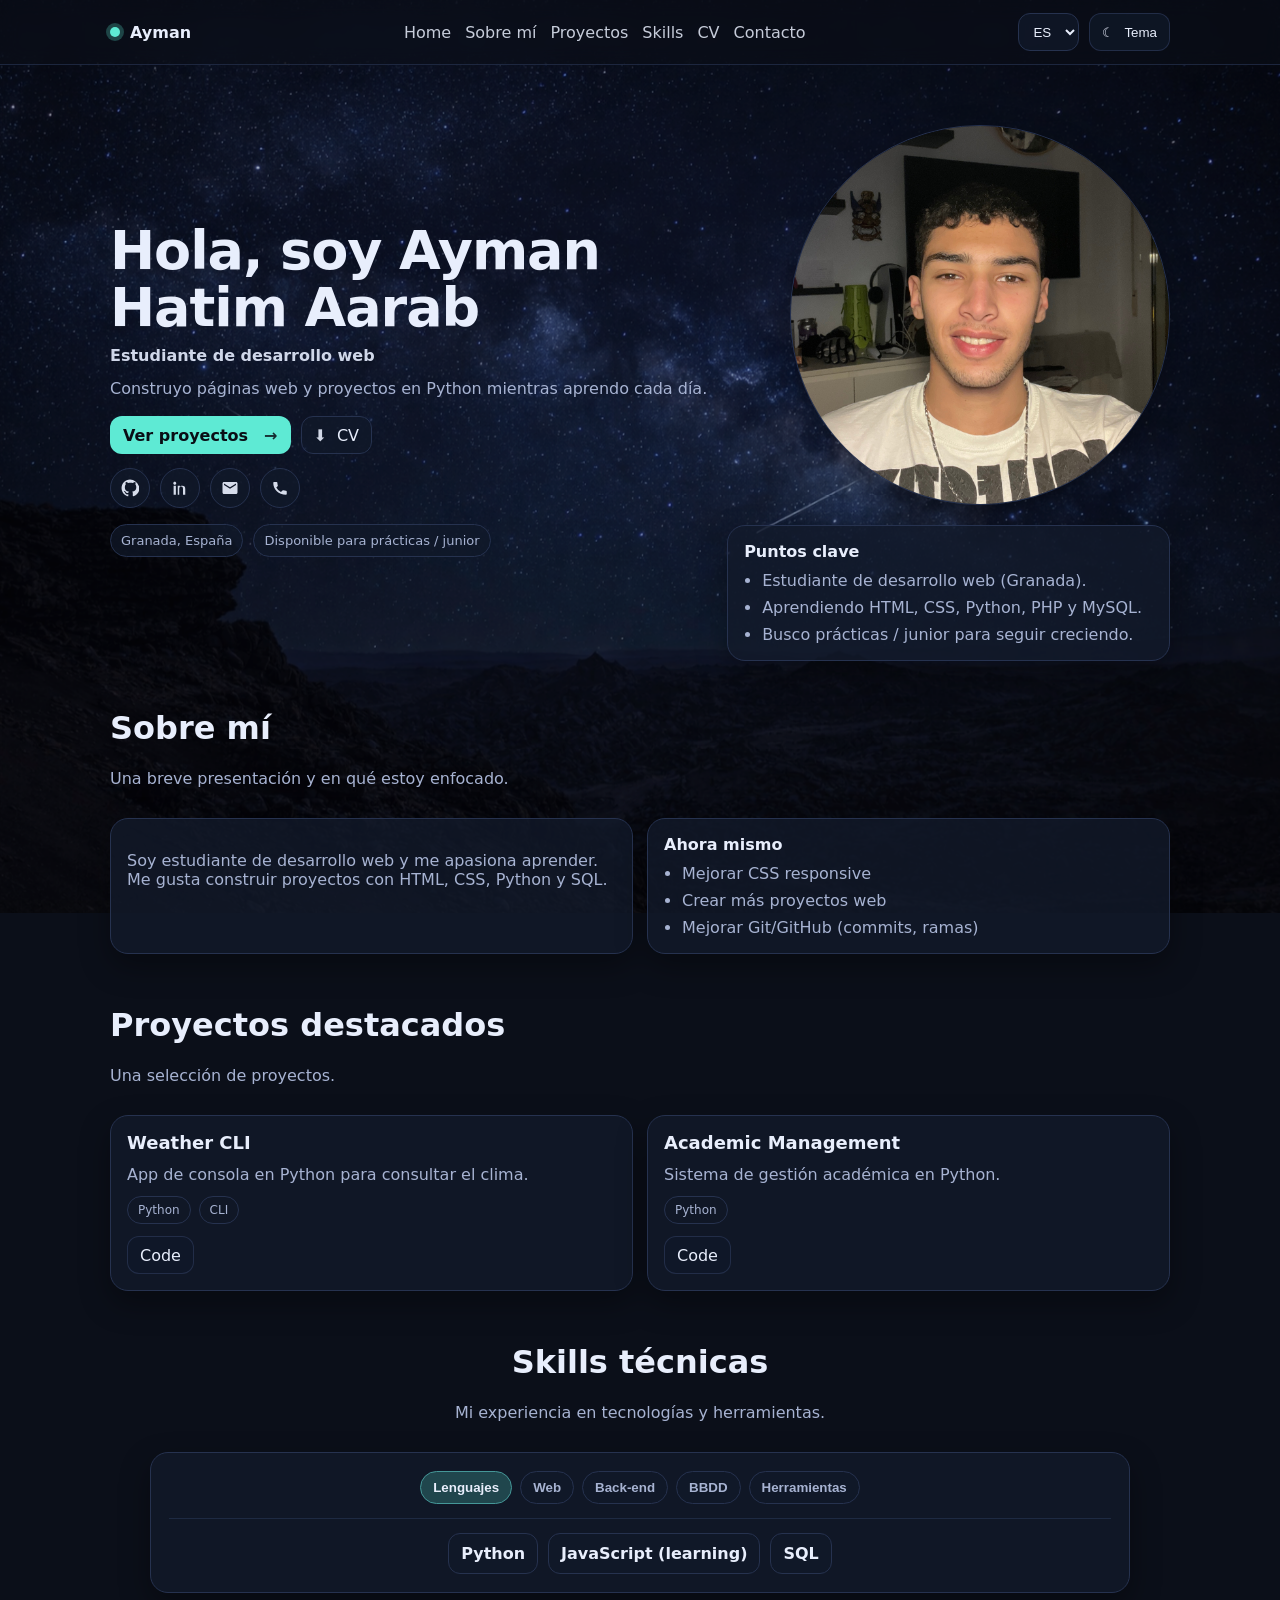
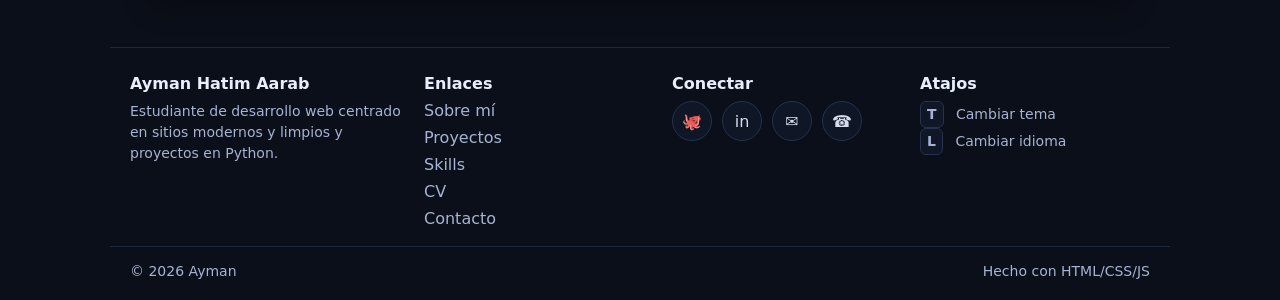
==== index.html @ 02c40b5a "Add files via upload" ====
<!doctype html>
<html lang="es" data-theme="dark">
<head>
  <meta charset="utf-8" />
  <meta name="viewport" content="width=device-width, initial-scale=1" />
  <link rel="icon" href="assets/img/meico.ico" type="image/ico">
  <title>MAHA</title>
  <meta name="description" content="Portfolio de Ayman: proyectos, habilidades y contacto." />
  <link rel="stylesheet" href="css/style.css" />
</head>

<body id="top">
  <header class="header">
    <div class="container header__inner">
      <a class="brand" href="index.html" aria-label="Home">
        <span class="dot"></span>
        <span class="brand__text" data-i18n="brand.name">Ayman</span>
      </a>

      <!-- Desktop nav -->
      <nav class="nav" aria-label="Primary">
        <a href="#home" data-i18n="nav.home">Home</a>
        <a href="#about" data-i18n="nav.about">About</a>
        <a href="#projects" data-i18n="nav.projects">Projects</a>
        <a href="#skills" data-i18n="nav.skills">Skills</a>
        <a href="cv.html" data-i18n="nav.resume">Resume</a>
        <a href="contact.html" data-i18n="nav.contact">Contact</a>
      </nav>

      <div class="controls">
        <select id="langSelect" class="select" aria-label="Language">
          <option value="es">ES</option>
          <option value="en">EN</option>
          <option value="fr">FR</option>
        </select>

        <button id="themeToggle" class="btn btn--ghost" type="button" aria-label="Toggle theme">
          <span class="icon" aria-hidden="true">☾</span>
          <span class="hide-sm" data-i18n="ui.theme">Theme</span>
        </button>

        <!-- Mobile menu button (only on small screens) -->
        <button id="menuToggle" class="btn btn--ghost menu" type="button" aria-label="Toggle menu">☰</button>
      </div>
    </div>

    <!-- Mobile drawer -->
    <div id="navBackdrop" class="backdrop" hidden></div>
    <aside id="mobileNav" class="mobile-nav" hidden aria-label="Mobile navigation">
      <div class="mobile-nav__top">
        <span class="mobile-nav__title" data-i18n="nav.menu">Menu</span>
        <button id="menuClose" class="btn btn--ghost" type="button" aria-label="Close menu">✕</button>
      </div>
      <a href="#home" data-i18n="nav.home">Home</a>
      <a href="#about" data-i18n="nav.about">About</a>
      <a href="#projects" data-i18n="nav.projects">Projects</a>
      <a href="#skills" data-i18n="nav.skills">Skills</a>
      <a href="cv.html" data-i18n="nav.resume">Resume</a>
      <a href="contact.html" data-i18n="nav.contact">Contact</a>
    </aside>
  </header>

  <main class="container">
    <!-- HERO -->
    <section class="hero" id="home">
      <div class="hero__text">
        <h1 class="title" data-i18n="hero.title">Hi, I’m Ayman Hatim Aarab</h1>

        <p class="subline">
          <span class="role" data-i18n="hero.role">Web Development Student</span>
        </p>

        <p class="lead" data-i18n="hero.lead">
          I build clean web pages and Python projects while learning every day.
        </p>

        <div class="cta">
          <a class="btn btn--primary" href="#projects">
            <span data-i18n="hero.ctaWork">View My Work</span>
            <span class="arrow" aria-hidden="true">→</span>
          </a>
          <a class="btn" id="btnResume">
            <span class="ic" aria-hidden="true">⬇</span>
            <span data-i18n="hero.ctaResume">Resume</span>
          </a>
        </div>

        <!-- Social icons row (GitHub, LinkedIn, Mail, Phone) -->
        <div class="social">
          <a class="iconbtn" id="btnGithub" target="_blank" rel="noreferrer" aria-label="GitHub">
            <span class="iconbtn__ic" aria-hidden="true">
              <!-- GitHub icon -->
              <svg viewBox="0 0 24 24" width="18" height="18" fill="currentColor">
                <path d="M12 .5C5.73.5.75 5.6.75 12c0 5.18 3.44 9.57 8.2 11.12.6.12.82-.27.82-.6 0-.3-.01-1.1-.02-2.16-3.34.75-4.04-1.65-4.04-1.65-.55-1.43-1.35-1.81-1.35-1.81-1.1-.78.08-.77.08-.77 1.22.09 1.86 1.29 1.86 1.29 1.08 1.9 2.83 1.35 3.52 1.03.11-.8.42-1.35.76-1.66-2.66-.31-5.46-1.36-5.46-6.07 0-1.34.46-2.44 1.22-3.3-.12-.31-.53-1.57.12-3.26 0 0 1-.33 3.3 1.26.96-.27 1.98-.41 3-.42 1.02.01 2.04.15 3 .42 2.3-1.59 3.3-1.26 3.3-1.26.65 1.69.24 2.95.12 3.26.76.86 1.22 1.96 1.22 3.3 0 4.72-2.8 5.76-5.47 6.07.43.38.81 1.14.81 2.29 0 1.65-.02 2.98-.02 3.39 0 .33.22.73.83.6 4.75-1.55 8.19-5.94 8.19-11.12C23.25 5.6 18.27.5 12 .5Z"/>
              </svg>
            </span>
          </a>

          <a class="iconbtn" id="btnLinkedin" target="_blank" rel="noreferrer" aria-label="LinkedIn">
            <span class="iconbtn__ic" aria-hidden="true">
              <!-- LinkedIn icon -->
              <svg viewBox="0 0 24 24" width="18" height="18" fill="currentColor">
                <path d="M4.98 3.5C3.88 3.5 3 4.4 3 5.5S3.88 7.5 4.98 7.5 7 6.6 7 5.5 6.08 3.5 4.98 3.5ZM3.5 21h3V9h-3v12ZM9 9h2.88v1.64h.04c.4-.76 1.38-1.56 2.84-1.56C17.86 9 19 10.36 19 13.2V21h-3v-7c0-1.68-.03-3.84-2.34-3.84-2.34 0-2.7 1.83-2.7 3.72V21H9V9Z"/>
              </svg>
            </span>
          </a>

          <a class="iconbtn" id="btnEmail" aria-label="Email">
            <span class="iconbtn__ic" aria-hidden="true">
              <!-- Mail icon -->
              <svg viewBox="0 0 24 24" width="18" height="18" fill="currentColor">
                <path d="M20 4H4c-1.1 0-2 .9-2 2v12c0 1.1.9 2 2 2h16c1.1 0 2-.9 2-2V6c0-1.1-.9-2-2-2Zm0 4-8 5L4 8V6l8 5 8-5v2Z"/>
              </svg>
            </span>
          </a>

          <a class="iconbtn" id="btnPhone" aria-label="Phone">
            <span class="iconbtn__ic" aria-hidden="true">
              <!-- Phone icon -->
              <svg viewBox="0 0 24 24" width="18" height="18" fill="currentColor">
                <path d="M6.62 10.79a15.05 15.05 0 0 0 6.59 6.59l2.2-2.2c.27-.27.67-.36 1.02-.24 1.12.37 2.33.57 3.57.57.55 0 1 .45 1 1V20c0 .55-.45 1-1 1C10.07 21 3 13.93 3 5c0-.55.45-1 1-1h3.5c.55 0 1 .45 1 1 0 1.25.2 2.45.57 3.57.11.35.03.74-.25 1.02l-2.2 2.2Z"/>
              </svg>
            </span>
          </a>
        </div>

        <div class="meta">
          <span class="pill" data-i18n="hero.location">Granada, Spain</span>
          <span class="pill" data-i18n="hero.status">Open to internships / junior roles</span>
        </div>
      </div>

      <div class="hero__side">
        <div class="hero__photo" aria-label="Profile photo">
          <img src="assets/img/me.jpg" alt="Photo of Ayman" />
        </div>

        <div class="card">
          <h2 class="card__title" data-i18n="hero.highlightsTitle">Highlights</h2>
          <ul class="bullets" id="highlightsList"></ul>
        </div>
      </div>
    </section>

    <!-- ABOUT -->
    <section class="section" id="about">
      <div class="section__head">
        <h2 data-i18n="about.title">About</h2>
        <p class="muted" data-i18n="about.subtitle">A quick intro and what I’m focused on.</p>
      </div>

      <div class="grid-2">
        <div class="card">
          <p class="muted" data-i18n="about.body">
            I’m a web development student passionate about learning. I enjoy building projects with HTML, CSS, Python and SQL.
          </p>
        </div>

        <div class="card">
          <h3 class="h3" data-i18n="about.nowTitle">Right now</h3>
          <ul class="bullets" id="nowList"></ul>
        </div>
      </div>
    </section>

    <!-- PROJECTS -->
    <section class="section" id="projects">
      <div class="section__head">
        <h2 data-i18n="projects.title">Featured Projects</h2>
        <p class="muted" data-i18n="projects.subtitle">A few projects I’m proud of.</p>
      </div>
      <div class="projects" id="projectsGrid"></div>
    </section>

    <!-- SKILLS (tabs + chips like example) -->
    <section class="section" id="skills">
      <div class="section__head section__head--center">
        <h2 data-i18n="skills.title">Technical Skills</h2>
        <p class="muted" data-i18n="skills.subtitle">My expertise across various technologies and tools.</p>
      </div>

      <div class="tabs card tabs-card">
        <div class="tabs__bar" id="skillsTabs"></div>
        <div class="tabs__panel" id="skillsChips"></div>
      </div>
    </section>

    <!-- FOOTER like example -->
    <footer class="footer2">
      <div class="container footer2__grid">
        <div class="footer2__col">
          <div class="footer2__brand" data-i18n="brand.fullname">Ayman Hatim Aarab</div>
          <div class="footer2__muted" data-i18n="footer.bio">
            Web development student focused on modern, clean websites and Python projects.
          </div>
        </div>

        <div class="footer2__col">
          <div class="footer2__title" data-i18n="footer.quick">Quick Links</div>
          <div class="footer2__links">
            <a href="#about" data-i18n="nav.about">About</a>
            <a href="#projects" data-i18n="nav.projects">Projects</a>
            <a href="#skills" data-i18n="nav.skills">Skills</a>
            <a href="cv.html" data-i18n="nav.resume">Resume</a>
            <a href="contact.html" data-i18n="nav.contact">Contact</a>
          </div>
        </div>

        <div class="footer2__col">
          <div class="footer2__title" data-i18n="footer.connect">Connect</div>
          <div class="footer2__icons">
            <a class="iconbtn" id="footerGithub" target="_blank" rel="noreferrer" aria-label="GitHub">
              <span class="iconbtn__ic" aria-hidden="true">🐙</span>
            </a>
            <a class="iconbtn" id="footerLinkedin" target="_blank" rel="noreferrer" aria-label="LinkedIn">
              <span class="iconbtn__ic" aria-hidden="true">in</span>
            </a>
            <a class="iconbtn" id="footerEmail" aria-label="Email">
              <span class="iconbtn__ic" aria-hidden="true">✉</span>
            </a>
            <a class="iconbtn" id="footerPhone" aria-label="Phone">
              <span class="iconbtn__ic" aria-hidden="true">☎</span>
            </a>
          </div>
        </div>

        <div class="footer2__col">
          <div class="footer2__title" data-i18n="footer.shortcuts">Shortcuts</div>
          <div class="footer2__muted">
            <div><span class="kbd">T</span> <span data-i18n="footer.shortTheme">Toggle theme</span></div>
            <div><span class="kbd">L</span> <span data-i18n="footer.shortLang">Change language</span></div>
          </div>
        </div>
      </div>

      <div class="container footer2__bottom">
        <span class="footer2__muted">© <span id="year"></span> <span data-i18n="brand.name">Ayman</span></span>
        <span class="footer2__muted" data-i18n="footer.built">Built with HTML/CSS/JS</span>
      </div>
    </footer>

    <!-- Scroll to top -->
    <button id="toTop" class="totop" type="button" aria-label="Back to top">↑</button>
  </main>

  <script src="js/content.js"></script>
  <script src="js/app.js"></script>
</body>
</html>
---- css/style.css ----
:root{
  --bg:#0b0f19;
  --surface: rgba(18,26,43,.78);
  --border:#26324f;
  --text:#e8eefc;
  --muted:#a7b3d2;
  --accent:#5eead4;
  --shadow:0 12px 30px rgba(0,0,0,.35);
  --radius:18px;

  /* background images */
  --bg-image: url("../assets/bg/night.png");
  --bg-overlay: rgba(5, 8, 16, .20);

  /* Text readability over background */
  --text-on-bg: rgba(255,255,255,.95);
  --muted-on-bg: rgba(255,255,255,.82);
  --text-shadow-on-bg: 0 3px 14px rgba(0,0,0,.45);
}

html[data-theme="light"]{
  --bg:#f7f9ff;
  --surface: rgba(255,255,255,.88);
  --border:#d7deef;

  /* ✅ texto oscuro para fondo de día */
  --text:#2a354e;
  --muted:#344158;


  --accent:#0ea5e9;
  --shadow:0 12px 30px rgba(20,28,50,.12);

  --bg-image: url("../assets/bg/day.png");

  /* ✅ overlay casi nada (para no lavar la foto) */
  --bg-overlay: rgba(255,255,255,.05);

  /* ✅ estos ya NO los necesitamos en light */
  --text-on-bg: var(--text);
  --muted-on-bg: var(--muted);
  --text-shadow-on-bg: none;
}
*{box-sizing:border-box}
html{scroll-behavior:smooth}
body{
  margin:0;
  font-family:system-ui,-apple-system,Segoe UI,Roboto,Arial;
  color:var(--text);
  background: var(--bg);
}

/* Background image + overlay layer */
body::before{
  content:"";
  position:fixed;
  inset:0;
  z-index:-2;
  background-image: var(--bg-image);
  background-size: cover;
  background-position: center;
  background-repeat: no-repeat;
  transform: scale(1.03);
  filter: saturate(1.05);
}
body::after{
  content:"";
  position:fixed;
  inset:0;
  z-index:-1;
  background:
    var(--bg-overlay);
}

a{color:inherit;text-decoration:none}
.container{max-width:1100px;margin:0 auto;padding:0 20px}

/* HEADER */
.header{
  position:sticky; top:0; z-index:50;
  backdrop-filter: blur(10px);
  background: color-mix(in srgb, var(--bg) 55%, transparent);
  border-bottom:1px solid color-mix(in srgb, var(--border) 70%, transparent);
  transition: transform 220ms ease;
}
.header.is-hidden{ transform: translateY(-110%); }

.header__inner{height:64px;display:flex;align-items:center;justify-content:space-between;gap:14px}

.brand{display:flex;align-items:center;gap:10px;font-weight:900}
.dot{width:10px;height:10px;border-radius:999px;background:var(--accent);box-shadow:0 0 0 4px color-mix(in srgb, var(--accent) 25%, transparent)}
.nav{display:none;gap:14px;flex-wrap:wrap}
.nav a{opacity:.85}
.nav a:hover{opacity:1}

.controls{display:flex;gap:10px;align-items:center}
.select{
  height:38px;padding:0 10px;border-radius:12px;
  border:1px solid var(--border);
  background: color-mix(in srgb, var(--surface) 92%, transparent);
  color:var(--text);
}
.btn{
  display:inline-flex;align-items:center;gap:10px;
  height:38px;padding:0 12px;border-radius:12px;
  border:1px solid var(--border);
  background: color-mix(in srgb, var(--surface) 92%, transparent);
  cursor:pointer;
}
.btn:hover{transform: translateY(-1px)}
.btn--primary{
  border-color:transparent;background:var(--accent);
  color: color-mix(in srgb, var(--bg) 85%, #000);
  font-weight:900;
}
.btn--ghost{background:transparent}
.menu{display:inline-flex}
.hide-sm{display:none}

.arrow{margin-left:6px;opacity:.85}
.ic{opacity:.9}

/* MOBILE DRAWER */
.backdrop{
  position:fixed; inset:0;
  background: rgba(0,0,0,.45);
  z-index:60;
}
.mobile-nav{
  position:fixed;
  top:0; right:0;
  width:min(78vw, 340px);
  height:100vh;
  padding:14px;
  background: color-mix(in srgb, var(--bg) 70%, transparent);
  border-left:1px solid var(--border);
  backdrop-filter: blur(12px);
  box-shadow: var(--shadow);
  z-index:70;
  display:flex;
  flex-direction:column;
  gap:10px;
  transform: translateX(110%);
  transition: transform 220ms ease;
}
/* ===== Desktop: completely disable mobile nav ===== */
@media (min-width: 880px){
  .mobile-nav,
  .backdrop{
    display: none !important;
  }
}

.mobile-nav.is-open{ transform: translateX(0); }

.mobile-nav__top{
  display:flex;
  align-items:center;
  justify-content:space-between;
  gap:10px;
  padding-bottom:10px;
  border-bottom:1px solid color-mix(in srgb, var(--border) 70%, transparent);
  margin-bottom:6px;
}
.mobile-nav__title{ font-weight:900; }
.mobile-nav a{
  padding:12px 12px;
  border-radius:14px;
  border:1px solid var(--border);
  background: color-mix(in srgb, var(--surface) 92%, transparent);
}

/* CARDS */
.card{
  background:var(--surface);
  border:1px solid var(--border);
  border-radius:var(--radius);
  padding:16px;
  box-shadow:var(--shadow);
}
.muted{color:var(--muted)}

/* HERO */
.hero{padding:54px 0 22px;display:grid;gap:18px}
.title{margin:0;font-size:54px;line-height:1.05;letter-spacing:-0.02em}
.subline{margin:10px 0 0;color:color-mix(in srgb, var(--text) 80%, var(--muted))}
.role{font-weight:800;opacity:.95}
.lead{margin:14px 0 0;color:var(--muted);max-width:65ch}
.cta{margin-top:18px;display:flex;flex-wrap:wrap;gap:10px}

.social{margin-top:14px;display:flex;gap:10px;flex-wrap:wrap}
.iconbtn{
  width:40px;height:40px;
  display:inline-flex;align-items:center;justify-content:center;
  border-radius:999px;
  border:1px solid var(--border);
  background: color-mix(in srgb, var(--surface) 92%, transparent);
}
.iconbtn:hover{transform:translateY(-1px)}
.iconbtn__ic{display:flex;align-items:center;justify-content:center;opacity:.92}

.meta{margin-top:16px;display:flex;flex-wrap:wrap;gap:10px}
.pill{
  display:inline-flex;padding:8px 10px;border-radius:999px;
  border:1px solid var(--border);
  background: color-mix(in srgb, var(--surface) 92%, transparent);
  color:var(--muted);font-size:13px;
}

.hero__side{display:grid; gap:14px}
.hero__photo{display:flex; justify-content:flex-start; align-items:center; padding: 6px 0;}

.hero__photo img{
  width: 260px;
  height: 260px;
  border-radius: 999px;
  object-fit: cover;
  border: 1px solid var(--border);
  box-shadow: var(--shadow);
}

@media (min-width: 880px){
  .hero__photo img{
    width: 380px;
    height: 380px;
  }
}

.card__title{margin:0 0 10px;font-size:16px}
.bullets{margin:0;padding-left:18px;color:var(--muted);display:grid;gap:8px}

/* SECTIONS */
.section{padding:26px 0}
.section__head{display:flex;flex-direction:column;gap:6px;margin-bottom:14px}
.section__head h2{margin:0;font-size:32px}
.section__head--center{align-items:center;text-align:center}

.grid-2{display:grid;gap:14px}
.h3{margin:0 0 10px;font-size:16px}

/* PROJECTS */
.projects{display:grid;gap:14px}
.project{
  display:grid;gap:12px;
  padding:16px;border-radius:var(--radius);
  border:1px solid var(--border);
  background:var(--surface);
  box-shadow:var(--shadow);
}
.project__title{margin:0;font-size:18px;font-weight:900}
.project__desc{margin:0;color:var(--muted)}
.chips{display:flex;flex-wrap:wrap;gap:8px}
.chip{
  font-size:12px;padding:6px 10px;border-radius:999px;
  border:1px solid var(--border);color:var(--muted)
}
.project__links{display:flex;flex-wrap:wrap;gap:10px}

/* SKILLS tabs */
.tabs-card{padding:18px}
.tabs{
  max-width: 980px;
  margin: 0 auto;
}
.tabs__bar{
  display:flex;
  gap:8px;
  flex-wrap:wrap;
  justify-content:center;
  padding-bottom:14px;
  border-bottom:1px solid color-mix(in srgb, var(--border) 70%, transparent);
  margin-bottom:14px;
}
.tab{
  padding:8px 12px;
  border-radius:999px;
  border:1px solid var(--border);
  background: color-mix(in srgb, var(--surface) 92%, transparent);
  color:var(--muted);
  font-weight:700;
  cursor:pointer;
}
.tab.is-active{
  background: color-mix(in srgb, var(--accent) 22%, transparent);
  border-color: color-mix(in srgb, var(--accent) 55%, var(--border));
  color: var(--text);
}
.tabs__panel{
  display:flex;
  flex-wrap:wrap;
  gap:10px;
  justify-content:center;
}
.skillchip{
  display:inline-flex;
  align-items:center;
  gap:8px;
  padding:10px 12px;
  border-radius:12px;
  border:1px solid var(--border);
  background: color-mix(in srgb, var(--surface) 92%, transparent);
  font-weight:800;
}

/* FOOTER like example */
.footer2{
  margin-top:28px;
  border-top:1px solid color-mix(in srgb, var(--border) 70%, transparent);
  padding:26px 0 18px;
}
.footer2--compact{padding-top:18px}
.footer2__grid{
  display:grid;
  gap:18px;
}
.footer2__brand{font-weight:900;font-size:16px;margin-bottom:8px}
.footer2__title{font-weight:900;margin-bottom:8px}
.footer2__muted{color:var(--muted);font-size:14px;line-height:1.5}
.footer2__links{display:grid;gap:8px}
.footer2__links a{color:var(--muted)}
.footer2__links a:hover{color:var(--text)}
.footer2__icons{display:flex;gap:10px;flex-wrap:wrap}
.footer2__bottom{
  margin-top:18px;
  padding-top:14px;
  border-top:1px solid color-mix(in srgb, var(--border) 70%, transparent);
  display:flex;justify-content:space-between;gap:12px;flex-wrap:wrap;
}
.kbd{
  display:inline-flex;
  align-items:center;
  justify-content:center;
  min-width:22px;
  padding:2px 6px;
  border-radius:6px;
  border:1px solid var(--border);
  background: color-mix(in srgb, var(--surface) 92%, transparent);
  font-weight:900;
  margin-right:8px;
}

/* Scroll-to-top */
.totop{
  position:fixed;
  right:18px;
  bottom:18px;
  width:44px;height:44px;
  border-radius:999px;
  border:1px solid var(--border);
  background: color-mix(in srgb, var(--surface) 92%, transparent);
  color:var(--text);
  box-shadow: var(--shadow);
  cursor:pointer;
  opacity:0;
  pointer-events:none;
  transition: opacity 160ms ease, transform 160ms ease;
  transform: translateY(8px);
  z-index:80;
}
.totop.is-visible{
  opacity:1;
  pointer-events:auto;
  transform: translateY(0);
}

/* CONTACT PAGE */
.contactpage{padding:26px 0 40px}
.contactpage__head{padding:18px 0 10px}
.centerTitle{text-align:center}
.centerMuted{text-align:center;max-width:70ch;margin:10px auto 0}
.contactgrid{display:grid;gap:14px;margin-top:18px}
.form{display:grid;gap:12px;margin-top:12px}
.label{display:grid;gap:6px;color:var(--muted);font-weight:700}
.input,.textarea{
  width:100%;
  padding:12px 12px;
  border-radius:12px;
  border:1px solid var(--border);
  background: color-mix(in srgb, var(--surface) 92%, transparent);
  color:var(--text);
  outline:none;
}
.input:focus,.textarea:focus{border-color: color-mix(in srgb, var(--accent) 60%, var(--border))}
.btn--wide{width:100%;justify-content:center}

.connectlist{display:grid;gap:12px;margin-top:12px}
.connectitem{
  display:flex;
  gap:12px;
  padding:14px;
  border-radius:14px;
  border:1px solid var(--border);
  background: color-mix(in srgb, var(--surface) 92%, transparent);
}
.connectitem:hover{transform:translateY(-1px)}
.connectitem__ic{
  width:38px;height:38px;border-radius:12px;
  display:flex;align-items:center;justify-content:center;
  border:1px solid var(--border);
  background: color-mix(in srgb, var(--surface) 92%, transparent);
  font-weight:900;
}
.connectitem__title{font-weight:900}
.connectitem__muted{color:var(--muted);font-size:13px;margin-top:4px}

/* CV PAGE */
.cv-wrap{padding:26px 0 40px}
.cv-top{display:flex;justify-content:center;margin-bottom:14px}
.cv-frame{padding:0;overflow:hidden}
.cv-iframe{width:100%;height:min(78vh, 900px);border:0}

/* RESPONSIVE */
@media (min-width: 880px){
  .nav{display:flex}
  .menu{display:none}
  .hide-sm{display:inline}
  .hero{grid-template-columns: 1.15fr .85fr; align-items:center}
  .grid-2{grid-template-columns: 1fr 1fr}
  .projects{grid-template-columns: 1fr 1fr}
  .hero__photo{justify-content:flex-end}
  .contactgrid{grid-template-columns: 1fr 1fr}
  .footer2__grid{grid-template-columns: 1.2fr 1fr 1fr 1fr}
}


html[data-theme="light"] .title,
html[data-theme="light"] .lead,
html[data-theme="light"] .subline,
html[data-theme="light"] .muted,
html[data-theme="light"] .nav a{
  text-shadow: none !important;
  -webkit-text-stroke: 0 !important;
}


html[data-theme="light"] .nav a,
html[data-theme="light"] .brand__text{
  color: var(--text);
  opacity: .9;
}
html[data-theme="light"] .nav a:hover{ opacity: 1; }

html[data-theme="light"] .muted{
  color: var(--muted);
}

/* ===== Footer redondeado SOLO en modo claro ===== */
html[data-theme="light"] .footer2{
  background: rgba(255,255,255,.72);
  backdrop-filter: blur(10px);
  -webkit-backdrop-filter: blur(10px);

  /* 🔥 AQUÍ lo hacemos redondeado */
  border-radius: 28px 28px 0 0;

  border-top: 1px solid rgba(15,23,42,.10);
  margin-top: 40px;
  padding-top: 32px;
}

html[data-theme="light"] .footer2::before{
  background: none !important;
}

html[data-theme="light"] .footer2,
html[data-theme="light"] .footer2 a{
  color: #0b1324;
  text-shadow: none;
}

html[data-theme="light"] .footer2__muted{
  color: #2f3a52;
}

/* iconos del footer en modo claro */
html[data-theme="light"] .footer2 .iconbtn{
  background: rgba(11,19,36,.06);
  border-color: rgba(11,19,36,.14);
  border-radius: 14px;
}
html[data-theme="light"] .footer2 .iconbtn:hover{
  background: rgba(11,19,36,.10);
}

/* Ghost buttons like Contact (ONLY dark) */
html[data-theme="dark"] .btn--ghost{
  background: color-mix(in srgb, var(--surface) 92%, transparent);
  border-color: color-mix(in srgb, var(--border) 85%, transparent);
  color: var(--text);
}

html[data-theme="dark"] .btn--ghost:hover{
  background: color-mix(in srgb, var(--surface) 98%, transparent);
}

/* ===== Sticky footer layout for pages with short content (CV / Contact) ===== */
body{
  min-height: 100vh;
  display: flex;
  flex-direction: column;
}

main{
  flex: 1;
}

/* Toast (mensaje flotante) */
.toast{
  position: fixed;
  left: 50%;
  bottom: 18px;
  transform: translateX(-50%) translateY(20px);
  background: color-mix(in srgb, var(--surface) 92%, transparent);
  border: 1px solid var(--border);
  color: var(--text);
  padding: 12px 14px;
  border-radius: 14px;
  box-shadow: var(--shadow);
  z-index: 9999;
  opacity: 0;
  pointer-events: none;
  transition: opacity 180ms ease, transform 180ms ease;
  max-width: min(560px, 92vw);
  text-align: center;
}
.toast.is-show{
  opacity: 1;
  transform: translateX(-50%) translateY(0);
}
.toast b{font-weight: 900}
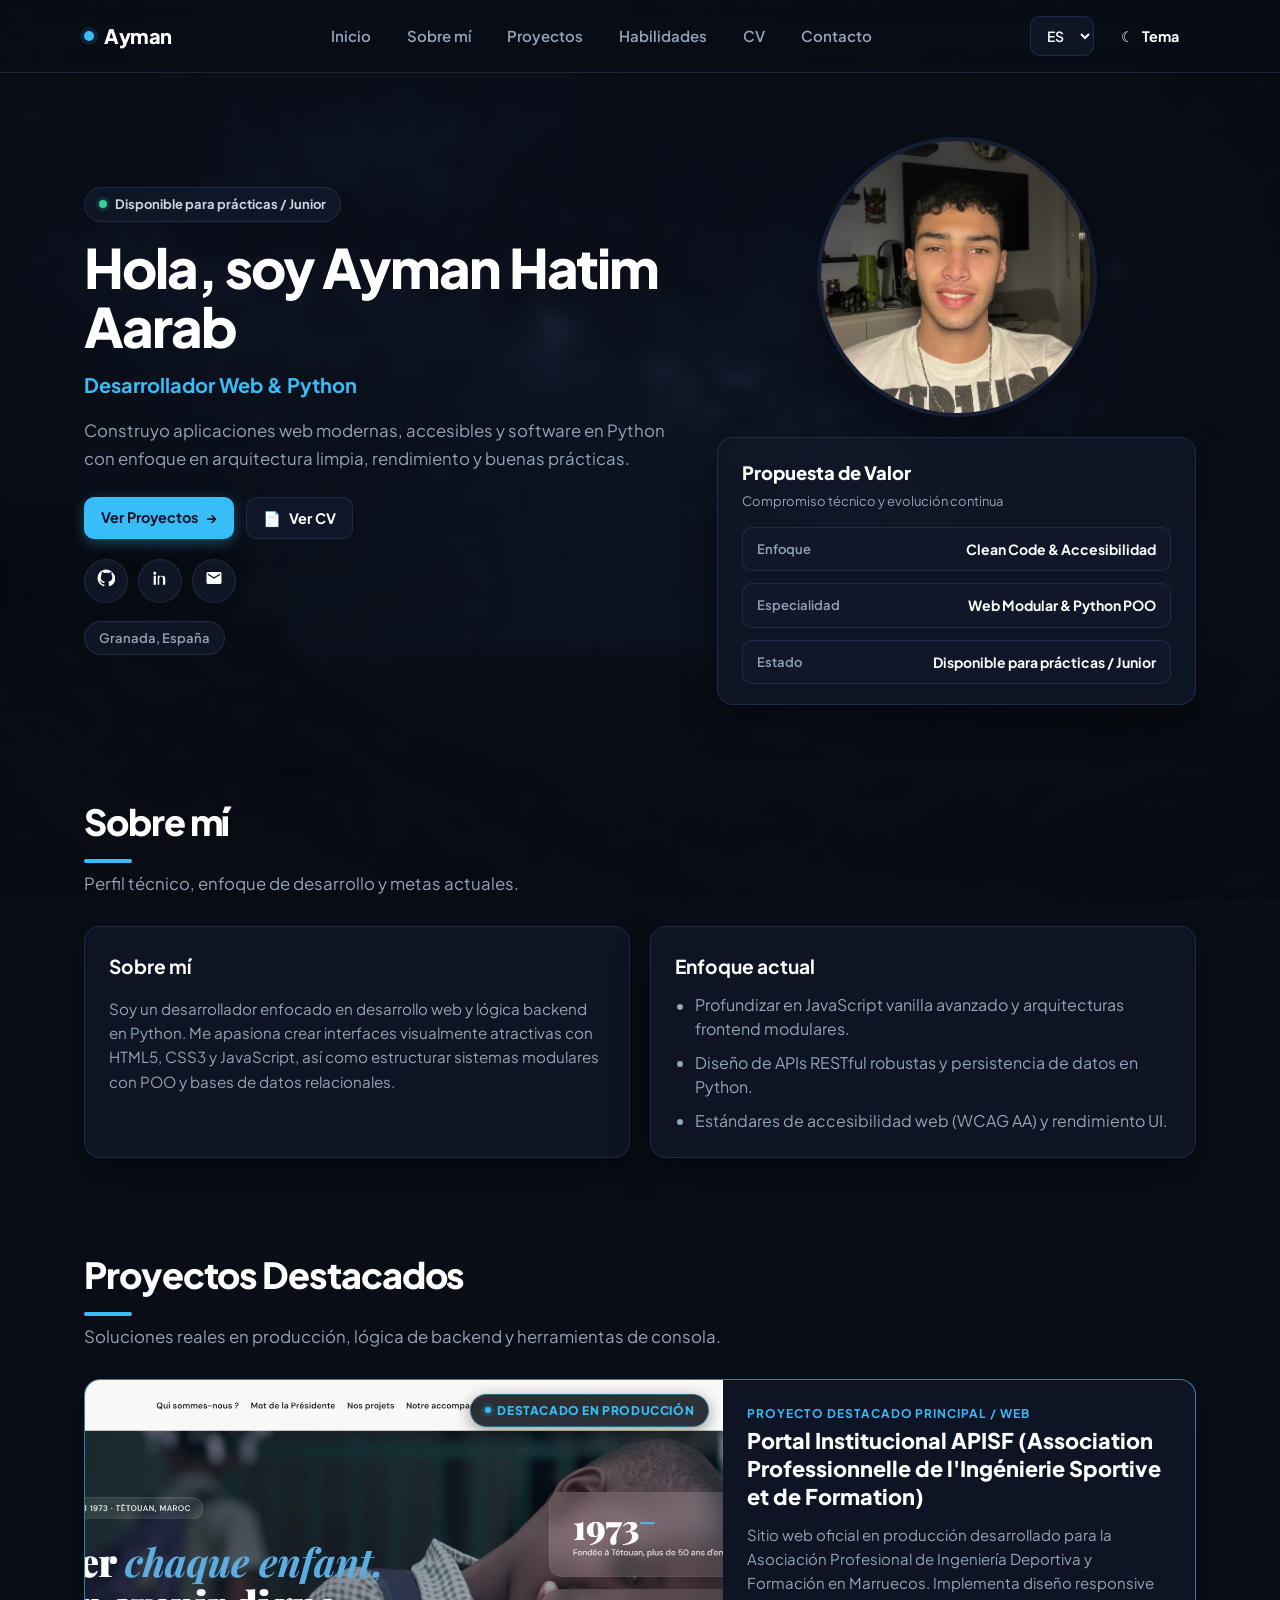
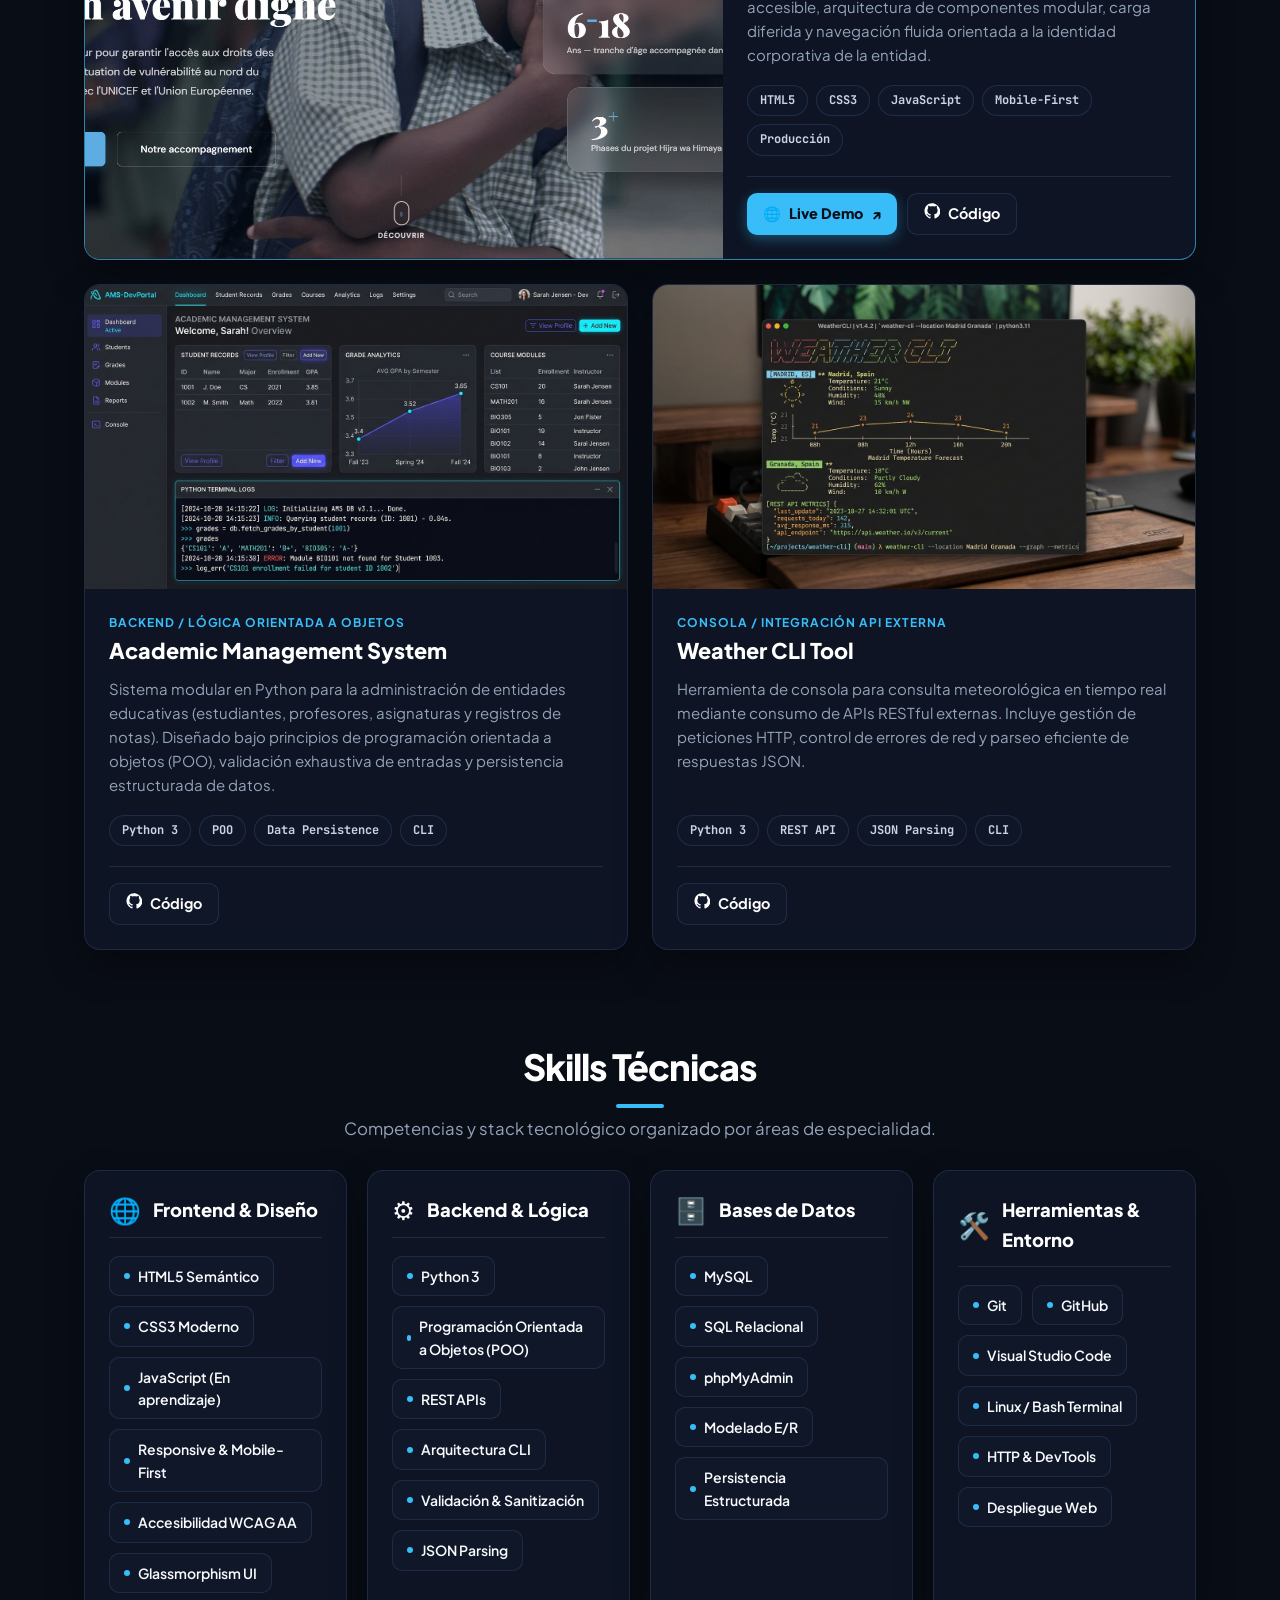
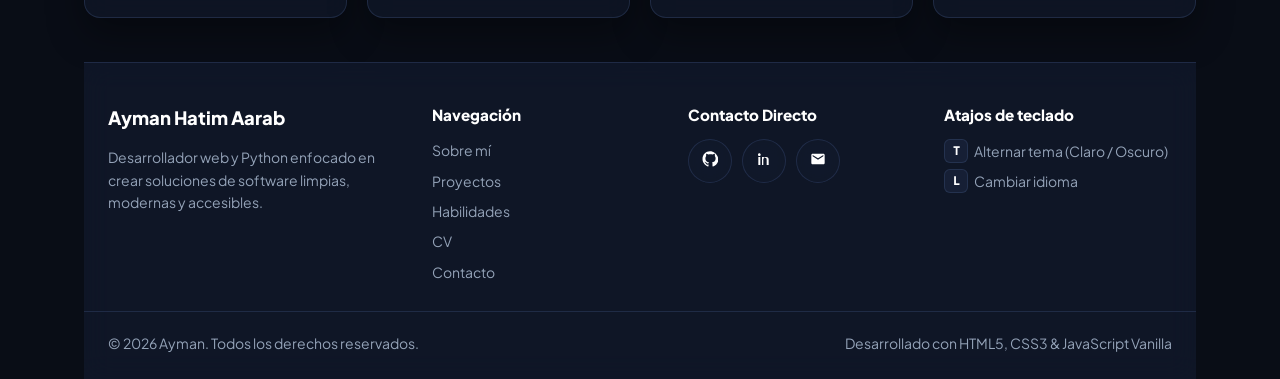
==== commit a4feab6e: "actualizacion portfolio" ====
--- a/index.html
+++ b/index.html
@@ -1,249 +1,276 @@
-<!doctype html>
-<html lang="es" data-theme="dark">
-<head>
-  <meta charset="utf-8" />
-  <meta name="viewport" content="width=device-width, initial-scale=1" />
-  <link rel="icon" href="assets/img/meico.ico" type="image/ico">
-  <title>MAHA</title>
-  <meta name="description" content="Portfolio de Ayman: proyectos, habilidades y contacto." />
-  <link rel="stylesheet" href="css/style.css" />
-</head>
-
-<body id="top">
-  <header class="header">
-    <div class="container header__inner">
-      <a class="brand" href="index.html" aria-label="Home">
-        <span class="dot"></span>
-        <span class="brand__text" data-i18n="brand.name">Ayman</span>
-      </a>
-
-      <!-- Desktop nav -->
-      <nav class="nav" aria-label="Primary">
-        <a href="#home" data-i18n="nav.home">Home</a>
-        <a href="#about" data-i18n="nav.about">About</a>
-        <a href="#projects" data-i18n="nav.projects">Projects</a>
-        <a href="#skills" data-i18n="nav.skills">Skills</a>
-        <a href="cv.html" data-i18n="nav.resume">Resume</a>
-        <a href="contact.html" data-i18n="nav.contact">Contact</a>
-      </nav>
-
-      <div class="controls">
-        <select id="langSelect" class="select" aria-label="Language">
-          <option value="es">ES</option>
-          <option value="en">EN</option>
-          <option value="fr">FR</option>
-        </select>
-
-        <button id="themeToggle" class="btn btn--ghost" type="button" aria-label="Toggle theme">
-          <span class="icon" aria-hidden="true">☾</span>
-          <span class="hide-sm" data-i18n="ui.theme">Theme</span>
-        </button>
-
-        <!-- Mobile menu button (only on small screens) -->
-        <button id="menuToggle" class="btn btn--ghost menu" type="button" aria-label="Toggle menu">☰</button>
-      </div>
-    </div>
-
-    <!-- Mobile drawer -->
-    <div id="navBackdrop" class="backdrop" hidden></div>
-    <aside id="mobileNav" class="mobile-nav" hidden aria-label="Mobile navigation">
-      <div class="mobile-nav__top">
-        <span class="mobile-nav__title" data-i18n="nav.menu">Menu</span>
-        <button id="menuClose" class="btn btn--ghost" type="button" aria-label="Close menu">✕</button>
-      </div>
-      <a href="#home" data-i18n="nav.home">Home</a>
-      <a href="#about" data-i18n="nav.about">About</a>
-      <a href="#projects" data-i18n="nav.projects">Projects</a>
-      <a href="#skills" data-i18n="nav.skills">Skills</a>
-      <a href="cv.html" data-i18n="nav.resume">Resume</a>
-      <a href="contact.html" data-i18n="nav.contact">Contact</a>
-    </aside>
-  </header>
-
-  <main class="container">
-    <!-- HERO -->
-    <section class="hero" id="home">
-      <div class="hero__text">
-        <h1 class="title" data-i18n="hero.title">Hi, I’m Ayman Hatim Aarab</h1>
-
-        <p class="subline">
-          <span class="role" data-i18n="hero.role">Web Development Student</span>
-        </p>
-
-        <p class="lead" data-i18n="hero.lead">
-          I build clean web pages and Python projects while learning every day.
-        </p>
-
-        <div class="cta">
-          <a class="btn btn--primary" href="#projects">
-            <span data-i18n="hero.ctaWork">View My Work</span>
-            <span class="arrow" aria-hidden="true">→</span>
-          </a>
-          <a class="btn" id="btnResume">
-            <span class="ic" aria-hidden="true">⬇</span>
-            <span data-i18n="hero.ctaResume">Resume</span>
-          </a>
-        </div>
-
-        <!-- Social icons row (GitHub, LinkedIn, Mail, Phone) -->
-        <div class="social">
-          <a class="iconbtn" id="btnGithub" target="_blank" rel="noreferrer" aria-label="GitHub">
-            <span class="iconbtn__ic" aria-hidden="true">
-              <!-- GitHub icon -->
-              <svg viewBox="0 0 24 24" width="18" height="18" fill="currentColor">
-                <path d="M12 .5C5.73.5.75 5.6.75 12c0 5.18 3.44 9.57 8.2 11.12.6.12.82-.27.82-.6 0-.3-.01-1.1-.02-2.16-3.34.75-4.04-1.65-4.04-1.65-.55-1.43-1.35-1.81-1.35-1.81-1.1-.78.08-.77.08-.77 1.22.09 1.86 1.29 1.86 1.29 1.08 1.9 2.83 1.35 3.52 1.03.11-.8.42-1.35.76-1.66-2.66-.31-5.46-1.36-5.46-6.07 0-1.34.46-2.44 1.22-3.3-.12-.31-.53-1.57.12-3.26 0 0 1-.33 3.3 1.26.96-.27 1.98-.41 3-.42 1.02.01 2.04.15 3 .42 2.3-1.59 3.3-1.26 3.3-1.26.65 1.69.24 2.95.12 3.26.76.86 1.22 1.96 1.22 3.3 0 4.72-2.8 5.76-5.47 6.07.43.38.81 1.14.81 2.29 0 1.65-.02 2.98-.02 3.39 0 .33.22.73.83.6 4.75-1.55 8.19-5.94 8.19-11.12C23.25 5.6 18.27.5 12 .5Z"/>
-              </svg>
-            </span>
-          </a>
-
-          <a class="iconbtn" id="btnLinkedin" target="_blank" rel="noreferrer" aria-label="LinkedIn">
-            <span class="iconbtn__ic" aria-hidden="true">
-              <!-- LinkedIn icon -->
-              <svg viewBox="0 0 24 24" width="18" height="18" fill="currentColor">
-                <path d="M4.98 3.5C3.88 3.5 3 4.4 3 5.5S3.88 7.5 4.98 7.5 7 6.6 7 5.5 6.08 3.5 4.98 3.5ZM3.5 21h3V9h-3v12ZM9 9h2.88v1.64h.04c.4-.76 1.38-1.56 2.84-1.56C17.86 9 19 10.36 19 13.2V21h-3v-7c0-1.68-.03-3.84-2.34-3.84-2.34 0-2.7 1.83-2.7 3.72V21H9V9Z"/>
-              </svg>
-            </span>
-          </a>
-
-          <a class="iconbtn" id="btnEmail" aria-label="Email">
-            <span class="iconbtn__ic" aria-hidden="true">
-              <!-- Mail icon -->
-              <svg viewBox="0 0 24 24" width="18" height="18" fill="currentColor">
-                <path d="M20 4H4c-1.1 0-2 .9-2 2v12c0 1.1.9 2 2 2h16c1.1 0 2-.9 2-2V6c0-1.1-.9-2-2-2Zm0 4-8 5L4 8V6l8 5 8-5v2Z"/>
-              </svg>
-            </span>
-          </a>
-
-          <a class="iconbtn" id="btnPhone" aria-label="Phone">
-            <span class="iconbtn__ic" aria-hidden="true">
-              <!-- Phone icon -->
-              <svg viewBox="0 0 24 24" width="18" height="18" fill="currentColor">
-                <path d="M6.62 10.79a15.05 15.05 0 0 0 6.59 6.59l2.2-2.2c.27-.27.67-.36 1.02-.24 1.12.37 2.33.57 3.57.57.55 0 1 .45 1 1V20c0 .55-.45 1-1 1C10.07 21 3 13.93 3 5c0-.55.45-1 1-1h3.5c.55 0 1 .45 1 1 0 1.25.2 2.45.57 3.57.11.35.03.74-.25 1.02l-2.2 2.2Z"/>
-              </svg>
-            </span>
-          </a>
-        </div>
-
-        <div class="meta">
-          <span class="pill" data-i18n="hero.location">Granada, Spain</span>
-          <span class="pill" data-i18n="hero.status">Open to internships / junior roles</span>
-        </div>
-      </div>
-
-      <div class="hero__side">
-        <div class="hero__photo" aria-label="Profile photo">
-          <img src="assets/img/me.jpg" alt="Photo of Ayman" />
-        </div>
-
-        <div class="card">
-          <h2 class="card__title" data-i18n="hero.highlightsTitle">Highlights</h2>
-          <ul class="bullets" id="highlightsList"></ul>
-        </div>
-      </div>
-    </section>
-
-    <!-- ABOUT -->
-    <section class="section" id="about">
-      <div class="section__head">
-        <h2 data-i18n="about.title">About</h2>
-        <p class="muted" data-i18n="about.subtitle">A quick intro and what I’m focused on.</p>
-      </div>
-
-      <div class="grid-2">
-        <div class="card">
-          <p class="muted" data-i18n="about.body">
-            I’m a web development student passionate about learning. I enjoy building projects with HTML, CSS, Python and SQL.
-          </p>
-        </div>
-
-        <div class="card">
-          <h3 class="h3" data-i18n="about.nowTitle">Right now</h3>
-          <ul class="bullets" id="nowList"></ul>
-        </div>
-      </div>
-    </section>
-
-    <!-- PROJECTS -->
-    <section class="section" id="projects">
-      <div class="section__head">
-        <h2 data-i18n="projects.title">Featured Projects</h2>
-        <p class="muted" data-i18n="projects.subtitle">A few projects I’m proud of.</p>
-      </div>
-      <div class="projects" id="projectsGrid"></div>
-    </section>
-
-    <!-- SKILLS (tabs + chips like example) -->
-    <section class="section" id="skills">
-      <div class="section__head section__head--center">
-        <h2 data-i18n="skills.title">Technical Skills</h2>
-        <p class="muted" data-i18n="skills.subtitle">My expertise across various technologies and tools.</p>
-      </div>
-
-      <div class="tabs card tabs-card">
-        <div class="tabs__bar" id="skillsTabs"></div>
-        <div class="tabs__panel" id="skillsChips"></div>
-      </div>
-    </section>
-
-    <!-- FOOTER like example -->
-    <footer class="footer2">
-      <div class="container footer2__grid">
-        <div class="footer2__col">
-          <div class="footer2__brand" data-i18n="brand.fullname">Ayman Hatim Aarab</div>
-          <div class="footer2__muted" data-i18n="footer.bio">
-            Web development student focused on modern, clean websites and Python projects.
-          </div>
-        </div>
-
-        <div class="footer2__col">
-          <div class="footer2__title" data-i18n="footer.quick">Quick Links</div>
-          <div class="footer2__links">
-            <a href="#about" data-i18n="nav.about">About</a>
-            <a href="#projects" data-i18n="nav.projects">Projects</a>
-            <a href="#skills" data-i18n="nav.skills">Skills</a>
-            <a href="cv.html" data-i18n="nav.resume">Resume</a>
-            <a href="contact.html" data-i18n="nav.contact">Contact</a>
-          </div>
-        </div>
-
-        <div class="footer2__col">
-          <div class="footer2__title" data-i18n="footer.connect">Connect</div>
-          <div class="footer2__icons">
-            <a class="iconbtn" id="footerGithub" target="_blank" rel="noreferrer" aria-label="GitHub">
-              <span class="iconbtn__ic" aria-hidden="true">🐙</span>
-            </a>
-            <a class="iconbtn" id="footerLinkedin" target="_blank" rel="noreferrer" aria-label="LinkedIn">
-              <span class="iconbtn__ic" aria-hidden="true">in</span>
-            </a>
-            <a class="iconbtn" id="footerEmail" aria-label="Email">
-              <span class="iconbtn__ic" aria-hidden="true">✉</span>
-            </a>
-            <a class="iconbtn" id="footerPhone" aria-label="Phone">
-              <span class="iconbtn__ic" aria-hidden="true">☎</span>
-            </a>
-          </div>
-        </div>
-
-        <div class="footer2__col">
-          <div class="footer2__title" data-i18n="footer.shortcuts">Shortcuts</div>
-          <div class="footer2__muted">
-            <div><span class="kbd">T</span> <span data-i18n="footer.shortTheme">Toggle theme</span></div>
-            <div><span class="kbd">L</span> <span data-i18n="footer.shortLang">Change language</span></div>
-          </div>
-        </div>
-      </div>
-
-      <div class="container footer2__bottom">
-        <span class="footer2__muted">© <span id="year"></span> <span data-i18n="brand.name">Ayman</span></span>
-        <span class="footer2__muted" data-i18n="footer.built">Built with HTML/CSS/JS</span>
-      </div>
-    </footer>
-
-    <!-- Scroll to top -->
-    <button id="toTop" class="totop" type="button" aria-label="Back to top">↑</button>
-  </main>
-
-  <script src="js/content.js"></script>
-  <script src="js/app.js"></script>
-</body>
-</html>
+<!doctype html>
+<html lang="es" data-theme="dark">
+<head>
+  <meta charset="utf-8" />
+  <meta name="viewport" content="width=device-width, initial-scale=1" />
+  <link rel="icon" href="assets/img/meico.ico" type="image/x-icon">
+  <title>Ayman Hatim Aarab — Desarrollador Web & Python</title>
+  <meta name="description" content="Portfolio profesional de Ayman Hatim Aarab: proyectos en producción, aplicaciones Python, arquitectura web limpia y diseño accesible." />
+  
+  <!-- Preconnect and fonts for refined typography -->
+  <link rel="preconnect" href="https://fonts.googleapis.com">
+  <link rel="preconnect" href="https://fonts.gstatic.com" crossorigin>
+  <link href="https://fonts.googleapis.com/css2?family=Plus+Jakarta+Sans:wght@400;500;600;700;800&family=JetBrains+Mono:wght@400;500;700&display=swap" rel="stylesheet">
+  
+  <link rel="stylesheet" href="css/style.css" />
+</head>
+
+<body id="top">
+  <!-- Skip to main content link for WCAG AA accessibility -->
+  <a href="#main-content" class="skip-link">Saltar al contenido principal</a>
+
+  <!-- Header -->
+  <header class="header" role="banner">
+    <div class="container header__inner">
+      <a class="brand" href="index.html" aria-label="Ayman Hatim Aarab — Inicio">
+        <span class="dot" aria-hidden="true"></span>
+        <span class="brand__text" data-i18n="brand.name">Ayman</span>
+      </a>
+
+      <!-- Desktop nav -->
+      <nav class="nav" aria-label="Navegación principal">
+        <a href="#home" data-i18n="nav.home">Inicio</a>
+        <a href="#about" data-i18n="nav.about">Sobre mí</a>
+        <a href="#projects" data-i18n="nav.projects">Proyectos</a>
+        <a href="#skills" data-i18n="nav.skills">Habilidades</a>
+        <a href="cv.html" data-i18n="nav.resume">CV</a>
+        <a href="contact.html" data-i18n="nav.contact">Contacto</a>
+      </nav>
+
+      <div class="controls">
+        <label for="langSelect" class="sr-only">Seleccionar idioma</label>
+        <select id="langSelect" class="select" aria-label="Seleccionar idioma">
+          <option value="es">ES</option>
+          <option value="en">EN</option>
+          <option value="fr">FR</option>
+        </select>
+
+        <button id="themeToggle" class="btn btn--ghost theme-btn" type="button" aria-label="Alternar tema claro y oscuro">
+          <span class="icon" aria-hidden="true">☾</span>
+          <span class="hide-sm" data-i18n="ui.theme">Tema</span>
+        </button>
+
+        <!-- Mobile menu button -->
+        <button id="menuToggle" class="btn btn--ghost menu" type="button" aria-label="Abrir menú de navegación" aria-expanded="false" aria-controls="mobileNav">☰</button>
+      </div>
+    </div>
+
+    <!-- Mobile drawer -->
+    <div id="navBackdrop" class="backdrop" hidden></div>
+    <aside id="mobileNav" class="mobile-nav" hidden aria-label="Menú móvil">
+      <div class="mobile-nav__top">
+        <span class="mobile-nav__title" data-i18n="nav.menu">Menú</span>
+        <button id="menuClose" class="btn btn--ghost" type="button" aria-label="Cerrar menú">✕</button>
+      </div>
+      <nav class="mobile-nav__links">
+        <a href="#home" data-i18n="nav.home">Inicio</a>
+        <a href="#about" data-i18n="nav.about">Sobre mí</a>
+        <a href="#projects" data-i18n="nav.projects">Proyectos</a>
+        <a href="#skills" data-i18n="nav.skills">Habilidades</a>
+        <a href="cv.html" data-i18n="nav.resume">CV</a>
+        <a href="contact.html" data-i18n="nav.contact">Contacto</a>
+      </nav>
+    </aside>
+  </header>
+
+  <main id="main-content" class="container">
+    <!-- HERO SECTION -->
+    <section class="hero" id="home" aria-labelledby="hero-title">
+      <div class="hero__text">
+        <div class="hero__status-badge">
+          <span class="status-pulse" aria-hidden="true"></span>
+          <span data-i18n="hero.status">Disponible para prácticas / Junior</span>
+        </div>
+
+        <h1 id="hero-title" class="title" data-i18n="hero.title">Hola, soy Ayman Hatim Aarab</h1>
+
+        <p class="subline">
+          <span class="role" data-i18n="hero.role">Desarrollador Web & Python</span>
+        </p>
+
+        <p class="lead" data-i18n="hero.lead">
+          Construyo aplicaciones web modernas, accesibles y software en Python con enfoque en arquitectura limpia, rendimiento y buenas prácticas.
+        </p>
+
+        <div class="cta">
+          <a class="btn btn--primary" href="#projects">
+            <span data-i18n="hero.ctaWork">Ver Proyectos</span>
+            <span class="arrow" aria-hidden="true">→</span>
+          </a>
+          <a class="btn btn--glass" id="btnResume" href="cv.html">
+            <span class="ic" aria-hidden="true">📄</span>
+            <span data-i18n="hero.ctaResume">Ver CV</span>
+          </a>
+        </div>
+
+        <!-- Social icons row (GitHub, LinkedIn, Email) — Phone removed for privacy & spam protection -->
+        <div class="social" aria-label="Canales de contacto y redes">
+          <a class="iconbtn" id="btnGithub" target="_blank" rel="noopener noreferrer" aria-label="Visitar perfil de GitHub de Ayman">
+            <span class="iconbtn__ic" aria-hidden="true">
+              <svg viewBox="0 0 24 24" width="18" height="18" fill="currentColor">
+                <path d="M12 .5C5.73.5.75 5.6.75 12c0 5.18 3.44 9.57 8.2 11.12.6.12.82-.27.82-.6 0-.3-.01-1.1-.02-2.16-3.34.75-4.04-1.65-4.04-1.65-.55-1.43-1.35-1.81-1.35-1.81-1.1-.78.08-.77.08-.77 1.22.09 1.86 1.29 1.86 1.29 1.08 1.9 2.83 1.35 3.52 1.03.11-.8.42-1.35.76-1.66-2.66-.31-5.46-1.36-5.46-6.07 0-1.34.46-2.44 1.22-3.3-.12-.31-.53-1.57.12-3.26 0 0 1-.33 3.3 1.26.96-.27 1.98-.41 3-.42 1.02.01 2.04.15 3 .42 2.3-1.59 3.3-1.26 3.3-1.26.65 1.69.24 2.95.12 3.26.76.86 1.22 1.96 1.22 3.3 0 4.72-2.8 5.76-5.47 6.07.43.38.81 1.14.81 2.29 0 1.65-.02 2.98-.02 3.39 0 .33.22.73.83.6 4.75-1.55 8.19-5.94 8.19-11.12C23.25 5.6 18.27.5 12 .5Z"/>
+              </svg>
+            </span>
+          </a>
+
+          <a class="iconbtn" id="btnLinkedin" target="_blank" rel="noopener noreferrer" aria-label="Visitar perfil de LinkedIn de Mohamed Aymane Hatim Aarab">
+            <span class="iconbtn__ic" aria-hidden="true">
+              <svg viewBox="0 0 24 24" width="18" height="18" fill="currentColor">
+                <path d="M4.98 3.5C3.88 3.5 3 4.4 3 5.5S3.88 7.5 4.98 7.5 7 6.6 7 5.5 6.08 3.5 4.98 3.5ZM3.5 21h3V9h-3v12ZM9 9h2.88v1.64h.04c.4-.76 1.38-1.56 2.84-1.56C17.86 9 19 10.36 19 13.2V21h-3v-7c0-1.68-.03-3.84-2.34-3.84-2.34 0-2.7 1.83-2.7 3.72V21H9V9Z"/>
+              </svg>
+            </span>
+          </a>
+
+          <a class="iconbtn" id="btnEmail" aria-label="Enviar correo electrónico a Ayman">
+            <span class="iconbtn__ic" aria-hidden="true">
+              <svg viewBox="0 0 24 24" width="18" height="18" fill="currentColor">
+                <path d="M20 4H4c-1.1 0-2 .9-2 2v12c0 1.1.9 2 2 2h16c1.1 0 2-.9 2-2V6c0-1.1-.9-2-2-2Zm0 4-8 5L4 8V6l8 5 8-5v2Z"/>
+              </svg>
+            </span>
+          </a>
+        </div>
+
+        <div class="meta">
+          <span class="pill" data-i18n="hero.location">Granada, España</span>
+        </div>
+      </div>
+
+      <!-- Hero side: High visual value card without redundant text -->
+      <div class="hero__side">
+        <div class="hero__photo-wrapper">
+          <div class="hero__photo" aria-label="Foto de perfil de Ayman Hatim Aarab">
+            <img src="assets/img/me.jpg" alt="Retrato profesional de Ayman Hatim Aarab" width="360" height="360" loading="eager" />
+          </div>
+        </div>
+
+        <div class="card hero__card">
+          <div class="hero__card-header">
+            <h2 class="card__title" data-i18n="hero.cardTitle">Propuesta de Valor</h2>
+            <span class="hero__card-subtitle" data-i18n="hero.cardSubtitle">Compromiso técnico y evolución continua</span>
+          </div>
+          <div class="hero__stats-grid" id="heroStatsList">
+            <!-- Dynamic stats rendered via app.js -->
+          </div>
+        </div>
+      </div>
+    </section>
+
+    <!-- ABOUT SECTION -->
+    <section class="section" id="about" aria-labelledby="about-title">
+      <div class="section__head">
+        <h2 id="about-title" class="section__title" data-i18n="about.title">Sobre mí</h2>
+        <p class="muted section__subtitle" data-i18n="about.subtitle">Perfil técnico, enfoque de desarrollo y metas actuales.</p>
+      </div>
+
+      <div class="grid-2">
+        <div class="card glass-card">
+          <h3 class="h3" data-i18n="about.title">Sobre mí</h3>
+          <p class="muted" data-i18n="about.body">
+            Soy un desarrollador enfocado en desarrollo web y lógica backend en Python. Me apasiona crear interfaces visualmente atractivas con HTML5, CSS3 y JavaScript, así como estructurar sistemas modulares con POO y bases de datos relacionales.
+          </p>
+        </div>
+
+        <div class="card glass-card">
+          <h3 class="h3" data-i18n="about.nowTitle">Enfoque actual</h3>
+          <ul class="bullets" id="nowList">
+            <li data-i18n="about.now1">Profundizar en JavaScript vanilla avanzado y arquitecturas frontend modulares.</li>
+            <li data-i18n="about.now2">Diseño de APIs RESTful robustas y persistencia de datos en Python.</li>
+            <li data-i18n="about.now3">Estándares de accesibilidad web (WCAG AA) y rendimiento UI.</li>
+          </ul>
+        </div>
+      </div>
+    </section>
+
+    <!-- PROJECTS SECTION -->
+    <section class="section" id="projects" aria-labelledby="projects-title">
+      <div class="section__head">
+        <h2 id="projects-title" class="section__title" data-i18n="projects.title">Proyectos Destacados</h2>
+        <p class="muted section__subtitle" data-i18n="projects.subtitle">Soluciones reales en producción, lógica de backend y herramientas de consola.</p>
+      </div>
+
+      <!-- Rendered dynamically by app.js with rich previews, badges, and action buttons -->
+      <div class="projects-grid" id="projectsGrid"></div>
+    </section>
+
+    <!-- SKILLS SECTION: Simultaneous semantic blocks (Frontend, Backend, Databases, Tools) -->
+    <section class="section" id="skills" aria-labelledby="skills-title">
+      <div class="section__head section__head--center">
+        <h2 id="skills-title" class="section__title" data-i18n="skills.title">Skills Técnicas</h2>
+        <p class="muted section__subtitle" data-i18n="skills.subtitle">Competencias y stack tecnológico organizado por áreas de especialidad.</p>
+      </div>
+
+      <!-- Dynamic Simultaneous Grid without sparse tabs -->
+      <div class="skills-grid" id="skillsGrid"></div>
+    </section>
+
+    <!-- FOOTER -->
+    <footer class="footer2" role="contentinfo">
+      <div class="container footer2__grid">
+        <div class="footer2__col">
+          <div class="footer2__brand" data-i18n="brand.fullname">Ayman Hatim Aarab</div>
+          <p class="footer2__muted" data-i18n="footer.bio">
+            Desarrollador web y Python enfocado en crear soluciones de software limpias, modernas y accesibles.
+          </p>
+        </div>
+
+        <div class="footer2__col">
+          <div class="footer2__title" data-i18n="footer.quick">Navegación</div>
+          <div class="footer2__links">
+            <a href="#about" data-i18n="nav.about">Sobre mí</a>
+            <a href="#projects" data-i18n="nav.projects">Proyectos</a>
+            <a href="#skills" data-i18n="nav.skills">Habilidades</a>
+            <a href="cv.html" data-i18n="nav.resume">CV</a>
+            <a href="contact.html" data-i18n="nav.contact">Contacto</a>
+          </div>
+        </div>
+
+        <div class="footer2__col">
+          <div class="footer2__title" data-i18n="footer.connect">Contacto Directo</div>
+          <div class="footer2__icons">
+            <a class="iconbtn" id="footerGithub" target="_blank" rel="noopener noreferrer" aria-label="GitHub">
+              <span class="iconbtn__ic" aria-hidden="true">
+                <svg viewBox="0 0 24 24" width="16" height="16" fill="currentColor">
+                  <path d="M12 .5C5.73.5.75 5.6.75 12c0 5.18 3.44 9.57 8.2 11.12.6.12.82-.27.82-.6 0-.3-.01-1.1-.02-2.16-3.34.75-4.04-1.65-4.04-1.65-.55-1.43-1.35-1.81-1.35-1.81-1.1-.78.08-.77.08-.77 1.22.09 1.86 1.29 1.86 1.29 1.08 1.9 2.83 1.35 3.52 1.03.11-.8.42-1.35.76-1.66-2.66-.31-5.46-1.36-5.46-6.07 0-1.34.46-2.44 1.22-3.3-.12-.31-.53-1.57.12-3.26 0 0 1-.33 3.3 1.26.96-.27 1.98-.41 3-.42 1.02.01 2.04.15 3 .42 2.3-1.59 3.3-1.26 3.3-1.26.65 1.69.24 2.95.12 3.26.76.86 1.22 1.96 1.22 3.3 0 4.72-2.8 5.76-5.47 6.07.43.38.81 1.14.81 2.29 0 1.65-.02 2.98-.02 3.39 0 .33.22.73.83.6 4.75-1.55 8.19-5.94 8.19-11.12C23.25 5.6 18.27.5 12 .5Z"/>
+                </svg>
+              </span>
+            </a>
+            <a class="iconbtn" id="footerLinkedin" target="_blank" rel="noopener noreferrer" aria-label="LinkedIn">
+              <span class="iconbtn__ic" aria-hidden="true">
+                <svg viewBox="0 0 24 24" width="16" height="16" fill="currentColor">
+                  <path d="M4.98 3.5C3.88 3.5 3 4.4 3 5.5S3.88 7.5 4.98 7.5 7 6.6 7 5.5 6.08 3.5 4.98 3.5ZM3.5 21h3V9h-3v12ZM9 9h2.88v1.64h.04c.4-.76 1.38-1.56 2.84-1.56C17.86 9 19 10.36 19 13.2V21h-3v-7c0-1.68-.03-3.84-2.34-3.84-2.34 0-2.7 1.83-2.7 3.72V21H9V9Z"/>
+                </svg>
+              </span>
+            </a>
+            <a class="iconbtn" id="footerEmail" aria-label="Correo electrónico">
+              <span class="iconbtn__ic" aria-hidden="true">
+                <svg viewBox="0 0 24 24" width="16" height="16" fill="currentColor">
+                  <path d="M20 4H4c-1.1 0-2 .9-2 2v12c0 1.1.9 2 2 2h16c1.1 0 2-.9 2-2V6c0-1.1-.9-2-2-2Zm0 4-8 5L4 8V6l8 5 8-5v2Z"/>
+                </svg>
+              </span>
+            </a>
+          </div>
+        </div>
+
+        <div class="footer2__col">
+          <div class="footer2__title" data-i18n="footer.shortcuts">Atajos</div>
+          <div class="footer2__muted">
+            <div class="shortcut-item"><span class="kbd">T</span> <span data-i18n="footer.shortTheme">Alternar tema</span></div>
+            <div class="shortcut-item"><span class="kbd">L</span> <span data-i18n="footer.shortLang">Cambiar idioma</span></div>
+          </div>
+        </div>
+      </div>
+
+      <div class="container footer2__bottom">
+        <span class="footer2__muted">© <span id="year"></span> <span data-i18n="brand.name">Ayman</span>. Todos los derechos reservados.</span>
+        <span class="footer2__muted" data-i18n="footer.built">Desarrollado con HTML5, CSS3 & JavaScript Vanilla</span>
+      </div>
+    </footer>
+
+    <!-- Scroll to top button -->
+    <button id="toTop" class="totop" type="button" aria-label="Volver arriba">↑</button>
+  </main>
+
+  <script src="js/content.js"></script>
+  <script src="js/app.js"></script>
+</body>
+</html>
--- a/css/style.css
+++ b/css/style.css
@@ -1,530 +1,1434 @@
-:root{
-  --bg:#0b0f19;
-  --surface: rgba(18,26,43,.78);
-  --border:#26324f;
-  --text:#e8eefc;
-  --muted:#a7b3d2;
-  --accent:#5eead4;
-  --shadow:0 12px 30px rgba(0,0,0,.35);
-  --radius:18px;
-
-  /* background images */
-  --bg-image: url("../assets/bg/night.png");
-  --bg-overlay: rgba(5, 8, 16, .20);
-
-  /* Text readability over background */
-  --text-on-bg: rgba(255,255,255,.95);
-  --muted-on-bg: rgba(255,255,255,.82);
-  --text-shadow-on-bg: 0 3px 14px rgba(0,0,0,.45);
-}
-
-html[data-theme="light"]{
-  --bg:#f7f9ff;
-  --surface: rgba(255,255,255,.88);
-  --border:#d7deef;
-
-  /* ✅ texto oscuro para fondo de día */
-  --text:#2a354e;
-  --muted:#344158;
-
-
-  --accent:#0ea5e9;
-  --shadow:0 12px 30px rgba(20,28,50,.12);
-
-  --bg-image: url("../assets/bg/day.png");
-
-  /* ✅ overlay casi nada (para no lavar la foto) */
-  --bg-overlay: rgba(255,255,255,.05);
-
-  /* ✅ estos ya NO los necesitamos en light */
-  --text-on-bg: var(--text);
-  --muted-on-bg: var(--muted);
-  --text-shadow-on-bg: none;
-}
-*{box-sizing:border-box}
-html{scroll-behavior:smooth}
-body{
-  margin:0;
-  font-family:system-ui,-apple-system,Segoe UI,Roboto,Arial;
-  color:var(--text);
-  background: var(--bg);
-}
-
-/* Background image + overlay layer */
-body::before{
-  content:"";
-  position:fixed;
-  inset:0;
-  z-index:-2;
-  background-image: var(--bg-image);
-  background-size: cover;
-  background-position: center;
-  background-repeat: no-repeat;
-  transform: scale(1.03);
-  filter: saturate(1.05);
-}
-body::after{
-  content:"";
-  position:fixed;
-  inset:0;
-  z-index:-1;
-  background:
-    var(--bg-overlay);
-}
-
-a{color:inherit;text-decoration:none}
-.container{max-width:1100px;margin:0 auto;padding:0 20px}
-
-/* HEADER */
-.header{
-  position:sticky; top:0; z-index:50;
-  backdrop-filter: blur(10px);
-  background: color-mix(in srgb, var(--bg) 55%, transparent);
-  border-bottom:1px solid color-mix(in srgb, var(--border) 70%, transparent);
-  transition: transform 220ms ease;
-}
-.header.is-hidden{ transform: translateY(-110%); }
-
-.header__inner{height:64px;display:flex;align-items:center;justify-content:space-between;gap:14px}
-
-.brand{display:flex;align-items:center;gap:10px;font-weight:900}
-.dot{width:10px;height:10px;border-radius:999px;background:var(--accent);box-shadow:0 0 0 4px color-mix(in srgb, var(--accent) 25%, transparent)}
-.nav{display:none;gap:14px;flex-wrap:wrap}
-.nav a{opacity:.85}
-.nav a:hover{opacity:1}
-
-.controls{display:flex;gap:10px;align-items:center}
-.select{
-  height:38px;padding:0 10px;border-radius:12px;
-  border:1px solid var(--border);
-  background: color-mix(in srgb, var(--surface) 92%, transparent);
-  color:var(--text);
-}
-.btn{
-  display:inline-flex;align-items:center;gap:10px;
-  height:38px;padding:0 12px;border-radius:12px;
-  border:1px solid var(--border);
-  background: color-mix(in srgb, var(--surface) 92%, transparent);
-  cursor:pointer;
-}
-.btn:hover{transform: translateY(-1px)}
-.btn--primary{
-  border-color:transparent;background:var(--accent);
-  color: color-mix(in srgb, var(--bg) 85%, #000);
-  font-weight:900;
-}
-.btn--ghost{background:transparent}
-.menu{display:inline-flex}
-.hide-sm{display:none}
-
-.arrow{margin-left:6px;opacity:.85}
-.ic{opacity:.9}
-
-/* MOBILE DRAWER */
-.backdrop{
-  position:fixed; inset:0;
-  background: rgba(0,0,0,.45);
-  z-index:60;
-}
-.mobile-nav{
-  position:fixed;
-  top:0; right:0;
-  width:min(78vw, 340px);
-  height:100vh;
-  padding:14px;
-  background: color-mix(in srgb, var(--bg) 70%, transparent);
-  border-left:1px solid var(--border);
-  backdrop-filter: blur(12px);
-  box-shadow: var(--shadow);
-  z-index:70;
-  display:flex;
-  flex-direction:column;
-  gap:10px;
-  transform: translateX(110%);
-  transition: transform 220ms ease;
-}
-/* ===== Desktop: completely disable mobile nav ===== */
-@media (min-width: 880px){
-  .mobile-nav,
-  .backdrop{
-    display: none !important;
-  }
-}
-
-.mobile-nav.is-open{ transform: translateX(0); }
-
-.mobile-nav__top{
-  display:flex;
-  align-items:center;
-  justify-content:space-between;
-  gap:10px;
-  padding-bottom:10px;
-  border-bottom:1px solid color-mix(in srgb, var(--border) 70%, transparent);
-  margin-bottom:6px;
-}
-.mobile-nav__title{ font-weight:900; }
-.mobile-nav a{
-  padding:12px 12px;
-  border-radius:14px;
-  border:1px solid var(--border);
-  background: color-mix(in srgb, var(--surface) 92%, transparent);
-}
-
-/* CARDS */
-.card{
-  background:var(--surface);
-  border:1px solid var(--border);
-  border-radius:var(--radius);
-  padding:16px;
-  box-shadow:var(--shadow);
-}
-.muted{color:var(--muted)}
-
-/* HERO */
-.hero{padding:54px 0 22px;display:grid;gap:18px}
-.title{margin:0;font-size:54px;line-height:1.05;letter-spacing:-0.02em}
-.subline{margin:10px 0 0;color:color-mix(in srgb, var(--text) 80%, var(--muted))}
-.role{font-weight:800;opacity:.95}
-.lead{margin:14px 0 0;color:var(--muted);max-width:65ch}
-.cta{margin-top:18px;display:flex;flex-wrap:wrap;gap:10px}
-
-.social{margin-top:14px;display:flex;gap:10px;flex-wrap:wrap}
-.iconbtn{
-  width:40px;height:40px;
-  display:inline-flex;align-items:center;justify-content:center;
-  border-radius:999px;
-  border:1px solid var(--border);
-  background: color-mix(in srgb, var(--surface) 92%, transparent);
-}
-.iconbtn:hover{transform:translateY(-1px)}
-.iconbtn__ic{display:flex;align-items:center;justify-content:center;opacity:.92}
-
-.meta{margin-top:16px;display:flex;flex-wrap:wrap;gap:10px}
-.pill{
-  display:inline-flex;padding:8px 10px;border-radius:999px;
-  border:1px solid var(--border);
-  background: color-mix(in srgb, var(--surface) 92%, transparent);
-  color:var(--muted);font-size:13px;
-}
-
-.hero__side{display:grid; gap:14px}
-.hero__photo{display:flex; justify-content:flex-start; align-items:center; padding: 6px 0;}
-
-.hero__photo img{
-  width: 260px;
-  height: 260px;
-  border-radius: 999px;
-  object-fit: cover;
-  border: 1px solid var(--border);
-  box-shadow: var(--shadow);
-}
-
-@media (min-width: 880px){
-  .hero__photo img{
-    width: 380px;
-    height: 380px;
-  }
-}
-
-.card__title{margin:0 0 10px;font-size:16px}
-.bullets{margin:0;padding-left:18px;color:var(--muted);display:grid;gap:8px}
-
-/* SECTIONS */
-.section{padding:26px 0}
-.section__head{display:flex;flex-direction:column;gap:6px;margin-bottom:14px}
-.section__head h2{margin:0;font-size:32px}
-.section__head--center{align-items:center;text-align:center}
-
-.grid-2{display:grid;gap:14px}
-.h3{margin:0 0 10px;font-size:16px}
-
-/* PROJECTS */
-.projects{display:grid;gap:14px}
-.project{
-  display:grid;gap:12px;
-  padding:16px;border-radius:var(--radius);
-  border:1px solid var(--border);
-  background:var(--surface);
-  box-shadow:var(--shadow);
-}
-.project__title{margin:0;font-size:18px;font-weight:900}
-.project__desc{margin:0;color:var(--muted)}
-.chips{display:flex;flex-wrap:wrap;gap:8px}
-.chip{
-  font-size:12px;padding:6px 10px;border-radius:999px;
-  border:1px solid var(--border);color:var(--muted)
-}
-.project__links{display:flex;flex-wrap:wrap;gap:10px}
-
-/* SKILLS tabs */
-.tabs-card{padding:18px}
-.tabs{
-  max-width: 980px;
-  margin: 0 auto;
-}
-.tabs__bar{
-  display:flex;
-  gap:8px;
-  flex-wrap:wrap;
-  justify-content:center;
-  padding-bottom:14px;
-  border-bottom:1px solid color-mix(in srgb, var(--border) 70%, transparent);
-  margin-bottom:14px;
-}
-.tab{
-  padding:8px 12px;
-  border-radius:999px;
-  border:1px solid var(--border);
-  background: color-mix(in srgb, var(--surface) 92%, transparent);
-  color:var(--muted);
-  font-weight:700;
-  cursor:pointer;
-}
-.tab.is-active{
-  background: color-mix(in srgb, var(--accent) 22%, transparent);
-  border-color: color-mix(in srgb, var(--accent) 55%, var(--border));
-  color: var(--text);
-}
-.tabs__panel{
-  display:flex;
-  flex-wrap:wrap;
-  gap:10px;
-  justify-content:center;
-}
-.skillchip{
-  display:inline-flex;
-  align-items:center;
-  gap:8px;
-  padding:10px 12px;
-  border-radius:12px;
-  border:1px solid var(--border);
-  background: color-mix(in srgb, var(--surface) 92%, transparent);
-  font-weight:800;
-}
-
-/* FOOTER like example */
-.footer2{
-  margin-top:28px;
-  border-top:1px solid color-mix(in srgb, var(--border) 70%, transparent);
-  padding:26px 0 18px;
-}
-.footer2--compact{padding-top:18px}
-.footer2__grid{
-  display:grid;
-  gap:18px;
-}
-.footer2__brand{font-weight:900;font-size:16px;margin-bottom:8px}
-.footer2__title{font-weight:900;margin-bottom:8px}
-.footer2__muted{color:var(--muted);font-size:14px;line-height:1.5}
-.footer2__links{display:grid;gap:8px}
-.footer2__links a{color:var(--muted)}
-.footer2__links a:hover{color:var(--text)}
-.footer2__icons{display:flex;gap:10px;flex-wrap:wrap}
-.footer2__bottom{
-  margin-top:18px;
-  padding-top:14px;
-  border-top:1px solid color-mix(in srgb, var(--border) 70%, transparent);
-  display:flex;justify-content:space-between;gap:12px;flex-wrap:wrap;
-}
-.kbd{
-  display:inline-flex;
-  align-items:center;
-  justify-content:center;
-  min-width:22px;
-  padding:2px 6px;
-  border-radius:6px;
-  border:1px solid var(--border);
-  background: color-mix(in srgb, var(--surface) 92%, transparent);
-  font-weight:900;
-  margin-right:8px;
-}
-
-/* Scroll-to-top */
-.totop{
-  position:fixed;
-  right:18px;
-  bottom:18px;
-  width:44px;height:44px;
-  border-radius:999px;
-  border:1px solid var(--border);
-  background: color-mix(in srgb, var(--surface) 92%, transparent);
-  color:var(--text);
-  box-shadow: var(--shadow);
-  cursor:pointer;
-  opacity:0;
-  pointer-events:none;
-  transition: opacity 160ms ease, transform 160ms ease;
-  transform: translateY(8px);
-  z-index:80;
-}
-.totop.is-visible{
-  opacity:1;
-  pointer-events:auto;
-  transform: translateY(0);
-}
-
-/* CONTACT PAGE */
-.contactpage{padding:26px 0 40px}
-.contactpage__head{padding:18px 0 10px}
-.centerTitle{text-align:center}
-.centerMuted{text-align:center;max-width:70ch;margin:10px auto 0}
-.contactgrid{display:grid;gap:14px;margin-top:18px}
-.form{display:grid;gap:12px;margin-top:12px}
-.label{display:grid;gap:6px;color:var(--muted);font-weight:700}
-.input,.textarea{
-  width:100%;
-  padding:12px 12px;
-  border-radius:12px;
-  border:1px solid var(--border);
-  background: color-mix(in srgb, var(--surface) 92%, transparent);
-  color:var(--text);
-  outline:none;
-}
-.input:focus,.textarea:focus{border-color: color-mix(in srgb, var(--accent) 60%, var(--border))}
-.btn--wide{width:100%;justify-content:center}
-
-.connectlist{display:grid;gap:12px;margin-top:12px}
-.connectitem{
-  display:flex;
-  gap:12px;
-  padding:14px;
-  border-radius:14px;
-  border:1px solid var(--border);
-  background: color-mix(in srgb, var(--surface) 92%, transparent);
-}
-.connectitem:hover{transform:translateY(-1px)}
-.connectitem__ic{
-  width:38px;height:38px;border-radius:12px;
-  display:flex;align-items:center;justify-content:center;
-  border:1px solid var(--border);
-  background: color-mix(in srgb, var(--surface) 92%, transparent);
-  font-weight:900;
-}
-.connectitem__title{font-weight:900}
-.connectitem__muted{color:var(--muted);font-size:13px;margin-top:4px}
-
-/* CV PAGE */
-.cv-wrap{padding:26px 0 40px}
-.cv-top{display:flex;justify-content:center;margin-bottom:14px}
-.cv-frame{padding:0;overflow:hidden}
-.cv-iframe{width:100%;height:min(78vh, 900px);border:0}
-
-/* RESPONSIVE */
-@media (min-width: 880px){
-  .nav{display:flex}
-  .menu{display:none}
-  .hide-sm{display:inline}
-  .hero{grid-template-columns: 1.15fr .85fr; align-items:center}
-  .grid-2{grid-template-columns: 1fr 1fr}
-  .projects{grid-template-columns: 1fr 1fr}
-  .hero__photo{justify-content:flex-end}
-  .contactgrid{grid-template-columns: 1fr 1fr}
-  .footer2__grid{grid-template-columns: 1.2fr 1fr 1fr 1fr}
-}
-
-
-html[data-theme="light"] .title,
-html[data-theme="light"] .lead,
-html[data-theme="light"] .subline,
-html[data-theme="light"] .muted,
-html[data-theme="light"] .nav a{
-  text-shadow: none !important;
-  -webkit-text-stroke: 0 !important;
-}
-
-
-html[data-theme="light"] .nav a,
-html[data-theme="light"] .brand__text{
-  color: var(--text);
-  opacity: .9;
-}
-html[data-theme="light"] .nav a:hover{ opacity: 1; }
-
-html[data-theme="light"] .muted{
-  color: var(--muted);
-}
-
-/* ===== Footer redondeado SOLO en modo claro ===== */
-html[data-theme="light"] .footer2{
-  background: rgba(255,255,255,.72);
-  backdrop-filter: blur(10px);
-  -webkit-backdrop-filter: blur(10px);
-
-  /* 🔥 AQUÍ lo hacemos redondeado */
-  border-radius: 28px 28px 0 0;
-
-  border-top: 1px solid rgba(15,23,42,.10);
-  margin-top: 40px;
-  padding-top: 32px;
-}
-
-html[data-theme="light"] .footer2::before{
-  background: none !important;
-}
-
-html[data-theme="light"] .footer2,
-html[data-theme="light"] .footer2 a{
-  color: #0b1324;
-  text-shadow: none;
-}
-
-html[data-theme="light"] .footer2__muted{
-  color: #2f3a52;
-}
-
-/* iconos del footer en modo claro */
-html[data-theme="light"] .footer2 .iconbtn{
-  background: rgba(11,19,36,.06);
-  border-color: rgba(11,19,36,.14);
-  border-radius: 14px;
-}
-html[data-theme="light"] .footer2 .iconbtn:hover{
-  background: rgba(11,19,36,.10);
-}
-
-/* Ghost buttons like Contact (ONLY dark) */
-html[data-theme="dark"] .btn--ghost{
-  background: color-mix(in srgb, var(--surface) 92%, transparent);
-  border-color: color-mix(in srgb, var(--border) 85%, transparent);
-  color: var(--text);
-}
-
-html[data-theme="dark"] .btn--ghost:hover{
-  background: color-mix(in srgb, var(--surface) 98%, transparent);
-}
-
-/* ===== Sticky footer layout for pages with short content (CV / Contact) ===== */
-body{
-  min-height: 100vh;
-  display: flex;
-  flex-direction: column;
-}
-
-main{
-  flex: 1;
-}
-
-/* Toast (mensaje flotante) */
-.toast{
-  position: fixed;
-  left: 50%;
-  bottom: 18px;
-  transform: translateX(-50%) translateY(20px);
-  background: color-mix(in srgb, var(--surface) 92%, transparent);
-  border: 1px solid var(--border);
-  color: var(--text);
-  padding: 12px 14px;
-  border-radius: 14px;
-  box-shadow: var(--shadow);
-  z-index: 9999;
-  opacity: 0;
-  pointer-events: none;
-  transition: opacity 180ms ease, transform 180ms ease;
-  max-width: min(560px, 92vw);
-  text-align: center;
-}
-.toast.is-show{
-  opacity: 1;
-  transform: translateX(-50%) translateY(0);
-}
-.toast b{font-weight: 900}+/* ==========================================================================
+   MAHA PORTFOLIO - DESIGN SYSTEM & ADAPTIVE GLASSMORPHISM
+   Architecture: Clean CSS3 variables, WCAG AA contrast, fluid responsiveness
+   ========================================================================== */
+
+:root {
+  /* Color Tokens - Dark Mode (Default) */
+  --bg: #090d16;
+  --bg-gradient: radial-gradient(circle at 15% 15%, rgba(56, 189, 248, 0.08), transparent 35%),
+                 radial-gradient(circle at 85% 75%, rgba(129, 140, 248, 0.06), transparent 40%);
+  --bg-image: url("../assets/bg/night.png");
+  --bg-overlay: rgba(9, 13, 22, 0.72);
+
+  /* Surface & Glassmorphism */
+  --surface: rgba(18, 26, 44, 0.76);
+  --surface-hover: rgba(26, 38, 64, 0.85);
+  --surface-card: rgba(16, 24, 40, 0.78);
+  --surface-elevated: rgba(24, 34, 56, 0.90);
+  --border: rgba(65, 85, 126, 0.35);
+  --border-focus: #38bdf8;
+  --border-accent: rgba(56, 189, 248, 0.5);
+
+  /* Text & Hierarchy (WCAG AAA/AA compliant) */
+  --text: #f8fafc;
+  --text-heading: #ffffff;
+  --muted: #94a3b8;
+  --muted-light: #cbd5e1;
+
+  /* Accents & Brand */
+  --accent: #38bdf8;
+  --accent-rgb: 56, 189, 248;
+  --accent-hover: #0ea5e9;
+  --accent-subtle: rgba(56, 189, 248, 0.12);
+  --success: #34d399;
+  --success-bg: rgba(52, 211, 153, 0.14);
+  --error: #f87171;
+  --error-bg: rgba(248, 113, 113, 0.14);
+
+  /* Geometry & Glass */
+  --radius: 16px;
+  --radius-sm: 10px;
+  --radius-lg: 24px;
+  --radius-full: 9999px;
+  --blur: blur(14px);
+  --shadow: 0 16px 36px rgba(0, 0, 0, 0.35);
+  --shadow-hover: 0 20px 45px rgba(0, 0, 0, 0.5);
+  --header-bg: rgba(9, 13, 22, 0.75);
+
+  /* Typography */
+  --font-sans: 'Plus Jakarta Sans', system-ui, -apple-system, Segoe UI, Roboto, sans-serif;
+  --font-mono: 'JetBrains Mono', monospace;
+}
+
+/* ==========================================================================
+   Light Mode: High-Contrast & Adaptive Isolation
+   Addresses the legibility issue over mountain background image
+   ========================================================================== */
+html[data-theme="light"] {
+  --bg: #f8fafc;
+  --bg-gradient: radial-gradient(circle at 10% 20%, rgba(14, 165, 233, 0.05), transparent 40%),
+                 radial-gradient(circle at 90% 80%, rgba(99, 102, 241, 0.04), transparent 45%);
+  --bg-image: url("../assets/bg/day.png");
+
+  /* Scrim overlay isolates background so mountain image doesn't clash with text */
+  --bg-overlay: rgba(248, 250, 252, 0.88);
+
+  /* Opaque & Crisp Glass Surfaces */
+  --surface: rgba(255, 255, 255, 0.90);
+  --surface-hover: rgba(255, 255, 255, 0.98);
+  --surface-card: rgba(255, 255, 255, 0.92);
+  --surface-elevated: #ffffff;
+  --border: rgba(203, 213, 225, 0.85);
+  --border-focus: #0284c7;
+  --border-accent: rgba(2, 132, 199, 0.45);
+
+  /* High contrast text (WCAG AAA > 10:1) */
+  --text: #0f172a;
+  --text-heading: #090e17;
+  --muted: #334155;
+  --muted-light: #475569;
+
+  --accent: #0284c7;
+  --accent-rgb: 2, 132, 199;
+  --accent-hover: #0369a1;
+  --accent-subtle: rgba(2, 132, 199, 0.10);
+  --success: #059669;
+  --success-bg: rgba(5, 150, 105, 0.12);
+  --error: #dc2626;
+  --error-bg: rgba(220, 38, 38, 0.12);
+
+  --shadow: 0 10px 25px -5px rgba(15, 23, 42, 0.08), 0 8px 10px -6px rgba(15, 23, 42, 0.04);
+  --shadow-hover: 0 20px 30px -10px rgba(15, 23, 42, 0.14);
+  --header-bg: rgba(255, 255, 255, 0.85);
+}
+
+/* Base reset */
+*, *::before, *::after {
+  box-sizing: border-box;
+}
+
+html {
+  scroll-behavior: smooth;
+  font-size: 16px;
+}
+
+body {
+  margin: 0;
+  font-family: var(--font-sans);
+  color: var(--text);
+  background: var(--bg);
+  line-height: 1.6;
+  min-height: 100vh;
+  display: flex;
+  flex-direction: column;
+  -webkit-font-smoothing: antialiased;
+  -moz-osx-font-smoothing: grayscale;
+}
+
+/* Background wallpaper with fixed hardware accelerated layer */
+body::before {
+  content: "";
+  position: fixed;
+  inset: 0;
+  z-index: -2;
+  background-image: var(--bg-image);
+  background-size: cover;
+  background-position: center;
+  background-repeat: no-repeat;
+  filter: saturate(1.08);
+  pointer-events: none;
+}
+
+body::after {
+  content: "";
+  position: fixed;
+  inset: 0;
+  z-index: -1;
+  background: var(--bg-overlay);
+  backdrop-filter: blur(6px);
+  -webkit-backdrop-filter: blur(6px);
+  pointer-events: none;
+}
+
+/* Accessibility: Skip link */
+.skip-link {
+  position: absolute;
+  top: -100px;
+  left: 20px;
+  background: var(--accent);
+  color: #0b0f19;
+  font-weight: 700;
+  padding: 12px 18px;
+  border-radius: var(--radius-sm);
+  z-index: 1000;
+  transition: top 0.2s ease;
+  text-decoration: none;
+}
+.skip-link:focus {
+  top: 20px;
+  outline: 3px solid #ffffff;
+}
+
+/* Screen readers only utility */
+.sr-only {
+  position: absolute;
+  width: 1px;
+  height: 1px;
+  padding: 0;
+  margin: -1px;
+  overflow: hidden;
+  clip: rect(0, 0, 0, 0);
+  white-space: nowrap;
+  border-width: 0;
+}
+
+a {
+  color: inherit;
+  text-decoration: none;
+}
+
+img {
+  max-width: 100%;
+  display: block;
+}
+
+main {
+  flex: 1;
+}
+
+.container {
+  max-width: 1160px;
+  margin: 0 auto;
+  padding: 0 24px;
+}
+
+/* ==========================================================================
+   HEADER & NAVIGATION
+   ========================================================================== */
+.header {
+  position: sticky;
+  top: 0;
+  z-index: 90;
+  backdrop-filter: var(--blur);
+  -webkit-backdrop-filter: var(--blur);
+  background: var(--header-bg);
+  border-bottom: 1px solid var(--border);
+  transition: transform 0.26s ease;
+}
+
+.header.is-hidden {
+  transform: translateY(-110%);
+}
+
+.header__inner {
+  height: 72px;
+  display: flex;
+  align-items: center;
+  justify-content: space-between;
+  gap: 16px;
+}
+
+.brand {
+  display: inline-flex;
+  align-items: center;
+  gap: 10px;
+  font-weight: 800;
+  font-size: 1.25rem;
+  letter-spacing: -0.02em;
+  color: var(--text-heading);
+}
+
+.dot {
+  width: 10px;
+  height: 10px;
+  border-radius: var(--radius-full);
+  background: var(--accent);
+  box-shadow: 0 0 0 4px var(--accent-subtle);
+}
+
+.nav {
+  display: none;
+  align-items: center;
+  gap: 8px;
+}
+
+.nav a {
+  padding: 8px 14px;
+  border-radius: var(--radius-sm);
+  font-size: 0.938rem;
+  font-weight: 600;
+  color: var(--muted);
+  transition: all 0.2s ease;
+}
+
+.nav a:hover,
+.nav a[aria-current="page"] {
+  color: var(--text-heading);
+  background: var(--accent-subtle);
+}
+
+.controls {
+  display: flex;
+  align-items: center;
+  gap: 10px;
+}
+
+.select {
+  height: 40px;
+  padding: 0 12px;
+  border-radius: var(--radius-sm);
+  border: 1px solid var(--border);
+  background: var(--surface);
+  color: var(--text);
+  font-family: inherit;
+  font-size: 0.875rem;
+  font-weight: 600;
+  cursor: pointer;
+  outline: none;
+  transition: border-color 0.2s ease;
+}
+.select:focus-visible {
+  border-color: var(--border-focus);
+}
+
+/* ==========================================================================
+   BUTTONS & BADGES
+   ========================================================================== */
+.btn {
+  display: inline-flex;
+  align-items: center;
+  justify-content: center;
+  gap: 8px;
+  min-height: 42px;
+  padding: 0 16px;
+  border-radius: var(--radius-sm);
+  border: 1px solid var(--border);
+  background: var(--surface);
+  color: var(--text-heading);
+  font-family: inherit;
+  font-size: 0.9rem;
+  font-weight: 700;
+  cursor: pointer;
+  transition: all 0.2s cubic-bezier(0.16, 1, 0.3, 1);
+  text-decoration: none;
+}
+
+.btn:hover {
+  transform: translateY(-2px);
+  box-shadow: var(--shadow);
+  border-color: var(--border-accent);
+}
+
+.btn:focus-visible {
+  outline: 3px solid var(--accent);
+  outline-offset: 2px;
+}
+
+.btn--primary {
+  background: var(--accent);
+  border-color: transparent;
+  color: #0b1324;
+  box-shadow: 0 4px 14px rgba(var(--accent-rgb), 0.35);
+}
+.btn--primary:hover {
+  background: var(--accent-hover);
+  color: #ffffff;
+}
+
+.btn--outline {
+  background: transparent;
+  border-color: var(--border);
+  color: var(--text);
+}
+.btn--outline:hover {
+  background: var(--surface-hover);
+  border-color: var(--border-accent);
+}
+
+.btn--ghost {
+  background: transparent;
+  border-color: transparent;
+}
+.btn--ghost:hover {
+  background: var(--surface);
+  border-color: var(--border);
+}
+
+.btn--glass {
+  background: var(--surface);
+  backdrop-filter: var(--blur);
+  -webkit-backdrop-filter: var(--blur);
+}
+
+.btn--sm {
+  min-height: 34px;
+  padding: 0 12px;
+  font-size: 0.8125rem;
+}
+
+.btn--wide {
+  width: 100%;
+}
+
+.btn:disabled {
+  opacity: 0.65;
+  cursor: not-allowed;
+  transform: none !important;
+}
+
+.menu {
+  display: inline-flex;
+  font-size: 1.25rem;
+  padding: 0 10px;
+}
+
+.hide-sm {
+  display: none;
+}
+
+/* ==========================================================================
+   CARDS & GLASSMORPHISM
+   ========================================================================== */
+.card,
+.glass-card {
+  background: var(--surface-card);
+  border: 1px solid var(--border);
+  border-radius: var(--radius);
+  backdrop-filter: var(--blur);
+  -webkit-backdrop-filter: var(--blur);
+  padding: 24px;
+  box-shadow: var(--shadow);
+  transition: transform 0.25s ease, border-color 0.25s ease, box-shadow 0.25s ease;
+}
+
+.glass-card:hover {
+  border-color: var(--border-accent);
+}
+
+.muted {
+  color: var(--muted);
+  font-size: 0.95rem;
+}
+
+/* Section Header Isolation: Guarantees readability on light & dark themes */
+.section {
+  padding: 44px 0;
+}
+
+.section__head {
+  margin-bottom: 28px;
+  display: flex;
+  flex-direction: column;
+  gap: 8px;
+}
+
+.section__head--center {
+  align-items: center;
+  text-align: center;
+}
+
+.section__title {
+  margin: 0;
+  font-size: 2.25rem;
+  font-weight: 800;
+  letter-spacing: -0.03em;
+  color: var(--text-heading);
+  display: inline-block;
+  position: relative;
+}
+
+.section__subtitle {
+  margin: 0;
+  font-size: 1.05rem;
+  color: var(--muted);
+  max-width: 65ch;
+}
+
+/* Dynamic highlight bar under section headings for high visual polish */
+.section__title::after {
+  content: "";
+  display: block;
+  width: 48px;
+  height: 4px;
+  background: var(--accent);
+  border-radius: var(--radius-full);
+  margin-top: 8px;
+}
+
+.section__head--center .section__title::after {
+  margin-left: auto;
+  margin-right: auto;
+}
+
+.grid-2 {
+  display: grid;
+  gap: 20px;
+}
+
+.h3 {
+  margin: 0 0 12px;
+  font-size: 1.2rem;
+  font-weight: 700;
+  color: var(--text-heading);
+}
+
+.bullets {
+  margin: 0;
+  padding-left: 20px;
+  color: var(--muted);
+  display: grid;
+  gap: 10px;
+}
+.bullets li {
+  line-height: 1.5;
+}
+
+/* ==========================================================================
+   HERO SECTION
+   ========================================================================== */
+.hero {
+  padding: 48px 0 36px;
+  display: grid;
+  gap: 32px;
+  align-items: center;
+}
+
+.hero__status-badge {
+  display: inline-flex;
+  align-items: center;
+  gap: 8px;
+  padding: 6px 14px;
+  border-radius: var(--radius-full);
+  background: var(--surface);
+  border: 1px solid var(--border);
+  backdrop-filter: var(--blur);
+  -webkit-backdrop-filter: var(--blur);
+  font-size: 0.8125rem;
+  font-weight: 700;
+  color: var(--muted-light);
+  margin-bottom: 16px;
+}
+
+.status-pulse {
+  width: 8px;
+  height: 8px;
+  border-radius: var(--radius-full);
+  background: var(--success);
+  box-shadow: 0 0 0 3px var(--success-bg);
+  animation: pulseAnimation 2s infinite ease-in-out;
+}
+
+@keyframes pulseAnimation {
+  0% { transform: scale(0.95); box-shadow: 0 0 0 0 rgba(52, 211, 153, 0.7); }
+  70% { transform: scale(1); box-shadow: 0 0 0 8px rgba(52, 211, 153, 0); }
+  100% { transform: scale(0.95); box-shadow: 0 0 0 0 rgba(52, 211, 153, 0); }
+}
+
+.title {
+  margin: 0;
+  font-size: clamp(2.3rem, 5vw, 3.4rem);
+  font-weight: 800;
+  line-height: 1.1;
+  letter-spacing: -0.035em;
+  color: var(--text-heading);
+}
+
+.subline {
+  margin: 12px 0 0;
+  font-size: 1.25rem;
+}
+
+.role {
+  font-weight: 700;
+  color: var(--accent);
+}
+
+.lead {
+  margin: 16px 0 0;
+  font-size: 1.05rem;
+  color: var(--muted);
+  max-width: 62ch;
+  line-height: 1.65;
+}
+
+.cta {
+  margin-top: 24px;
+  display: flex;
+  flex-wrap: wrap;
+  gap: 12px;
+}
+
+.social {
+  margin-top: 20px;
+  display: flex;
+  gap: 10px;
+  flex-wrap: wrap;
+}
+
+.iconbtn {
+  width: 44px;
+  height: 44px;
+  display: inline-flex;
+  align-items: center;
+  justify-content: center;
+  border-radius: var(--radius-full);
+  border: 1px solid var(--border);
+  background: var(--surface);
+  color: var(--text-heading);
+  backdrop-filter: var(--blur);
+  -webkit-backdrop-filter: var(--blur);
+  transition: all 0.2s ease;
+}
+
+.iconbtn:hover {
+  transform: translateY(-2px);
+  background: var(--surface-hover);
+  border-color: var(--accent);
+  color: var(--accent);
+}
+
+.meta {
+  margin-top: 18px;
+  display: flex;
+  flex-wrap: wrap;
+  gap: 8px;
+}
+
+.pill {
+  display: inline-flex;
+  padding: 6px 14px;
+  border-radius: var(--radius-full);
+  border: 1px solid var(--border);
+  background: var(--surface);
+  color: var(--muted);
+  font-size: 0.8125rem;
+  font-weight: 600;
+}
+
+.hero__side {
+  display: flex;
+  flex-direction: column;
+  gap: 20px;
+}
+
+.hero__photo-wrapper {
+  display: flex;
+  justify-content: center;
+}
+
+.hero__photo {
+  position: relative;
+  display: flex;
+  justify-content: center;
+  align-items: center;
+}
+
+.hero__photo img {
+  width: 250px;
+  height: 250px;
+  border-radius: var(--radius-full);
+  object-fit: cover;
+  border: 4px solid var(--surface-elevated);
+  box-shadow: 0 12px 35px rgba(0, 0, 0, 0.35);
+  transition: transform 0.4s ease;
+}
+
+.hero__photo:hover img {
+  transform: scale(1.03);
+}
+
+.hero__card {
+  padding: 20px 24px;
+}
+
+.hero__card-header {
+  margin-bottom: 14px;
+}
+
+.card__title {
+  margin: 0;
+  font-size: 1.15rem;
+  font-weight: 800;
+  color: var(--text-heading);
+}
+
+.hero__card-subtitle {
+  font-size: 0.8125rem;
+  color: var(--muted);
+}
+
+.hero__stats-grid {
+  display: grid;
+  gap: 12px;
+}
+
+.hero__stat-box {
+  display: flex;
+  justify-content: space-between;
+  align-items: center;
+  gap: 12px;
+  padding: 10px 14px;
+  border-radius: var(--radius-sm);
+  background: var(--surface);
+  border: 1px solid var(--border);
+}
+
+.hero__stat-label {
+  font-size: 0.8125rem;
+  color: var(--muted);
+  font-weight: 600;
+}
+
+.hero__stat-value {
+  font-size: 0.875rem;
+  color: var(--text-heading);
+  text-align: right;
+  font-weight: 700;
+}
+
+/* ==========================================================================
+   PROJECTS SECTION (Refactored interactive cards with fixed aspect-ratio)
+   ========================================================================== */
+.projects-grid {
+  display: grid;
+  gap: 24px;
+  grid-template-columns: 1fr;
+}
+
+.project-card {
+  display: flex;
+  flex-direction: column;
+  border-radius: var(--radius);
+  border: 1px solid var(--border);
+  background: var(--surface-card);
+  backdrop-filter: var(--blur);
+  -webkit-backdrop-filter: var(--blur);
+  box-shadow: var(--shadow);
+  overflow: hidden;
+  transition: transform 0.3s cubic-bezier(0.16, 1, 0.3, 1), 
+              border-color 0.3s ease, 
+              box-shadow 0.3s ease;
+}
+
+.project-card:hover {
+  transform: translateY(-4px);
+  border-color: var(--border-accent);
+  box-shadow: var(--shadow-hover);
+}
+
+/* Featured Project Styling */
+.project-card--featured {
+  border-color: color-mix(in srgb, var(--accent) 60%, var(--border));
+}
+
+.project-card__media {
+  position: relative;
+  width: 100%;
+  aspect-ratio: 16 / 9;
+  overflow: hidden;
+  background: rgba(12, 18, 30, 0.6);
+}
+
+.project-card__img {
+  width: 100%;
+  height: 100%;
+  object-fit: cover;
+  transition: transform 0.4s ease;
+}
+
+.project-card:hover .project-card__img {
+  transform: scale(1.05);
+}
+
+.project-card__fallback {
+  width: 100%;
+  height: 100%;
+  align-items: center;
+  justify-content: center;
+  font-weight: 800;
+  font-size: 1.1rem;
+  color: var(--muted);
+  background: var(--surface);
+}
+
+.badge-featured {
+  position: absolute;
+  top: 14px;
+  right: 14px;
+  display: inline-flex;
+  align-items: center;
+  gap: 6px;
+  padding: 6px 14px;
+  border-radius: var(--radius-full);
+  background: rgba(9, 13, 22, 0.85);
+  border: 1px solid rgba(56, 189, 248, 0.4);
+  backdrop-filter: blur(8px);
+  -webkit-backdrop-filter: blur(8px);
+  color: #38bdf8;
+  font-size: 0.75rem;
+  font-weight: 800;
+  text-transform: uppercase;
+  letter-spacing: 0.05em;
+  box-shadow: 0 4px 15px rgba(0, 0, 0, 0.4);
+}
+
+.badge-dot {
+  width: 6px;
+  height: 6px;
+  border-radius: var(--radius-full);
+  background: #38bdf8;
+  box-shadow: 0 0 6px #38bdf8;
+}
+
+.project-card__content {
+  padding: 24px;
+  display: flex;
+  flex-direction: column;
+  flex: 1;
+}
+
+.project-card__header {
+  margin-bottom: 12px;
+}
+
+.project-card__category {
+  font-size: 0.75rem;
+  font-weight: 700;
+  text-transform: uppercase;
+  letter-spacing: 0.08em;
+  color: var(--accent);
+  display: block;
+  margin-bottom: 4px;
+}
+
+.project-card__title {
+  margin: 0;
+  font-size: 1.35rem;
+  font-weight: 800;
+  line-height: 1.3;
+  color: var(--text-heading);
+}
+
+.project-card__desc {
+  margin: 0 0 18px;
+  font-size: 0.9375rem;
+  color: var(--muted);
+  line-height: 1.6;
+  flex: 1;
+}
+
+.project-card__chips {
+  display: flex;
+  flex-wrap: wrap;
+  gap: 8px;
+  margin-bottom: 20px;
+}
+
+.chip {
+  font-size: 0.75rem;
+  font-weight: 700;
+  padding: 5px 12px;
+  border-radius: var(--radius-full);
+  border: 1px solid var(--border);
+  background: var(--surface);
+  color: var(--muted-light);
+  font-family: var(--font-mono);
+}
+
+.chip--tech {
+  background: color-mix(in srgb, var(--surface) 90%, transparent);
+}
+
+.project-card__actions {
+  display: flex;
+  flex-wrap: wrap;
+  gap: 10px;
+  margin-top: auto;
+  padding-top: 16px;
+  border-top: 1px solid var(--border);
+}
+
+/* Distinct Action Buttons */
+.btn--demo {
+  background: var(--accent);
+  color: #090e17;
+  font-weight: 800;
+  border: none;
+}
+.btn--demo:hover {
+  background: var(--accent-hover);
+  color: #ffffff;
+}
+
+.btn--code {
+  background: var(--surface);
+  color: var(--text-heading);
+  border: 1px solid var(--border);
+}
+.btn--code:hover {
+  background: var(--surface-hover);
+  border-color: var(--accent);
+}
+
+/* ==========================================================================
+   SKILLS SECTION (Simultaneous Semantic Blocks)
+   ========================================================================== */
+.skills-grid {
+  display: grid;
+  gap: 20px;
+  grid-template-columns: 1fr;
+}
+
+.skill-category-card {
+  padding: 24px;
+  display: flex;
+  flex-direction: column;
+}
+
+.skill-category-card__head {
+  display: flex;
+  align-items: center;
+  gap: 12px;
+  margin-bottom: 18px;
+  padding-bottom: 12px;
+  border-bottom: 1px solid var(--border);
+}
+
+.skill-category-card__icon {
+  font-size: 1.6rem;
+  line-height: 1;
+}
+
+.skill-category-card__title {
+  margin: 0;
+  font-size: 1.15rem;
+  font-weight: 800;
+  color: var(--text-heading);
+}
+
+.skill-category-card__chips {
+  display: flex;
+  flex-wrap: wrap;
+  gap: 10px;
+}
+
+.skill-pill {
+  display: inline-flex;
+  align-items: center;
+  gap: 8px;
+  padding: 8px 14px;
+  border-radius: var(--radius-sm);
+  border: 1px solid var(--border);
+  background: var(--surface);
+  color: var(--text);
+  font-size: 0.875rem;
+  font-weight: 600;
+  transition: all 0.2s ease;
+}
+
+.skill-pill:hover {
+  transform: translateY(-2px);
+  border-color: var(--accent);
+  background: var(--surface-hover);
+  color: var(--accent);
+}
+
+.skill-pill__dot {
+  width: 6px;
+  height: 6px;
+  border-radius: var(--radius-full);
+  background: var(--accent);
+}
+
+/* ==========================================================================
+   CONTACT PAGE & ASYNC FORM FEEDBACK
+   ========================================================================== */
+.contactpage {
+  padding: 32px 0 48px;
+}
+
+.contactpage__head {
+  padding-bottom: 24px;
+  text-align: center;
+}
+
+.centerTitle {
+  text-align: center;
+}
+
+.centerMuted {
+  text-align: center;
+  max-width: 68ch;
+  margin: 10px auto 0;
+}
+
+.contactgrid {
+  display: grid;
+  gap: 24px;
+  grid-template-columns: 1fr;
+}
+
+.form {
+  display: grid;
+  gap: 16px;
+  margin-top: 16px;
+}
+
+.label {
+  display: grid;
+  gap: 8px;
+  color: var(--text-heading);
+  font-size: 0.875rem;
+  font-weight: 700;
+}
+
+.input,
+.textarea {
+  width: 100%;
+  padding: 12px 16px;
+  border-radius: var(--radius-sm);
+  border: 1px solid var(--border);
+  background: var(--surface);
+  color: var(--text);
+  font-family: inherit;
+  font-size: 0.95rem;
+  outline: none;
+  transition: border-color 0.2s ease, box-shadow 0.2s ease;
+}
+
+.input:focus,
+.textarea:focus {
+  border-color: var(--border-focus);
+  box-shadow: 0 0 0 3px rgba(var(--accent-rgb), 0.25);
+}
+
+.input::placeholder,
+.textarea::placeholder {
+  color: var(--muted);
+  opacity: 0.75;
+}
+
+/* Feedback alert container */
+.form-feedback {
+  padding: 14px 18px;
+  border-radius: var(--radius-sm);
+  margin-top: 14px;
+  font-size: 0.9rem;
+  display: flex;
+  align-items: flex-start;
+  gap: 12px;
+  line-height: 1.5;
+}
+
+.form-feedback--loading {
+  background: var(--surface);
+  border: 1px solid var(--accent);
+  color: var(--text);
+}
+
+.form-feedback--success {
+  background: var(--success-bg);
+  border: 1px solid var(--success);
+  color: var(--text-heading);
+}
+
+.form-feedback--error {
+  background: var(--error-bg);
+  border: 1px solid var(--error);
+  color: var(--text-heading);
+}
+
+.feedback-icon {
+  font-weight: 900;
+  font-size: 1.1rem;
+}
+
+.feedback-actions {
+  display: flex;
+  gap: 10px;
+  margin-top: 12px;
+  flex-wrap: wrap;
+}
+
+/* Spinner */
+.spinner,
+.btn__spinner {
+  width: 18px;
+  height: 18px;
+  border: 2px solid rgba(255, 255, 255, 0.3);
+  border-top-color: currentColor;
+  border-radius: var(--radius-full);
+  animation: spin 0.8s linear infinite;
+  display: inline-block;
+}
+
+@keyframes spin {
+  to { transform: rotate(360deg); }
+}
+
+.connectlist {
+  display: grid;
+  gap: 14px;
+  margin-top: 16px;
+}
+
+.connectitem {
+  display: flex;
+  align-items: center;
+  gap: 16px;
+  padding: 16px;
+  border-radius: var(--radius-sm);
+  border: 1px solid var(--border);
+  background: var(--surface);
+  transition: all 0.2s ease;
+}
+
+.connectitem:hover {
+  transform: translateY(-2px);
+  border-color: var(--accent);
+  background: var(--surface-hover);
+}
+
+.connectitem__ic {
+  width: 44px;
+  height: 44px;
+  border-radius: var(--radius-sm);
+  display: flex;
+  align-items: center;
+  justify-content: center;
+  border: 1px solid var(--border);
+  background: var(--surface-elevated);
+  color: var(--accent);
+  flex-shrink: 0;
+}
+
+.connectitem__title {
+  font-weight: 800;
+  font-size: 1rem;
+  color: var(--text-heading);
+}
+
+.connectitem__muted {
+  color: var(--muted);
+  font-size: 0.85rem;
+  margin-top: 2px;
+}
+
+/* ==========================================================================
+   CV PAGE
+   ========================================================================== */
+.cv-wrap {
+  padding: 32px 0 48px;
+}
+
+.cv-actions {
+  display: flex;
+  justify-content: center;
+  margin-top: 18px;
+}
+
+.cv-frame {
+  padding: 0;
+  overflow: hidden;
+  margin-top: 24px;
+  border-radius: var(--radius);
+}
+
+.cv-iframe {
+  width: 100%;
+  height: min(80vh, 920px);
+  border: 0;
+  display: block;
+}
+
+/* ==========================================================================
+   FOOTER
+   ========================================================================== */
+.footer2 {
+  margin-top: auto;
+  border-top: 1px solid var(--border);
+  padding: 40px 0 24px;
+  background: var(--surface);
+  backdrop-filter: var(--blur);
+  -webkit-backdrop-filter: var(--blur);
+}
+
+.footer2__grid {
+  display: grid;
+  gap: 28px;
+}
+
+.footer2__brand {
+  font-weight: 900;
+  font-size: 1.15rem;
+  margin-bottom: 8px;
+  color: var(--text-heading);
+}
+
+.footer2__title {
+  font-weight: 800;
+  font-size: 0.95rem;
+  margin-bottom: 12px;
+  color: var(--text-heading);
+}
+
+.footer2__muted {
+  color: var(--muted);
+  font-size: 0.875rem;
+  line-height: 1.6;
+}
+
+.footer2__links {
+  display: grid;
+  gap: 8px;
+}
+
+.footer2__links a {
+  color: var(--muted);
+  font-size: 0.875rem;
+  transition: color 0.2s ease;
+}
+
+.footer2__links a:hover {
+  color: var(--accent);
+}
+
+.footer2__icons {
+  display: flex;
+  gap: 10px;
+}
+
+.footer2__bottom {
+  margin-top: 28px;
+  padding-top: 20px;
+  border-top: 1px solid var(--border);
+  display: flex;
+  justify-content: space-between;
+  gap: 12px;
+  flex-wrap: wrap;
+  font-size: 0.85rem;
+}
+
+.shortcut-item {
+  display: flex;
+  align-items: center;
+  gap: 6px;
+  margin-bottom: 6px;
+}
+
+.kbd {
+  display: inline-flex;
+  align-items: center;
+  justify-content: center;
+  min-width: 24px;
+  height: 24px;
+  padding: 0 6px;
+  border-radius: 6px;
+  border: 1px solid var(--border);
+  background: var(--surface-elevated);
+  color: var(--text-heading);
+  font-family: var(--font-mono);
+  font-size: 0.75rem;
+  font-weight: 800;
+}
+
+/* ==========================================================================
+   MOBILE NAVIGATION DRAWER
+   ========================================================================== */
+.backdrop {
+  position: fixed;
+  inset: 0;
+  background: rgba(0, 0, 0, 0.6);
+  z-index: 95;
+  backdrop-filter: blur(4px);
+  -webkit-backdrop-filter: blur(4px);
+}
+
+.mobile-nav {
+  position: fixed;
+  top: 0;
+  right: 0;
+  width: min(82vw, 360px);
+  height: 100vh;
+  padding: 20px;
+  background: var(--surface-elevated);
+  border-left: 1px solid var(--border);
+  backdrop-filter: blur(18px);
+  -webkit-backdrop-filter: blur(18px);
+  box-shadow: var(--shadow);
+  z-index: 100;
+  display: flex;
+  flex-direction: column;
+  gap: 14px;
+  transform: translateX(110%);
+  transition: transform 0.24s cubic-bezier(0.16, 1, 0.3, 1);
+}
+
+.mobile-nav.is-open {
+  transform: translateX(0);
+}
+
+.mobile-nav__top {
+  display: flex;
+  align-items: center;
+  justify-content: space-between;
+  padding-bottom: 14px;
+  border-bottom: 1px solid var(--border);
+  margin-bottom: 8px;
+}
+
+.mobile-nav__title {
+  font-weight: 800;
+  font-size: 1.1rem;
+  color: var(--text-heading);
+}
+
+.mobile-nav__links {
+  display: flex;
+  flex-direction: column;
+  gap: 8px;
+}
+
+.mobile-nav a {
+  padding: 12px 16px;
+  border-radius: var(--radius-sm);
+  border: 1px solid var(--border);
+  background: var(--surface);
+  font-weight: 600;
+  color: var(--text);
+  transition: background 0.2s ease, border-color 0.2s ease;
+}
+
+.mobile-nav a:hover {
+  background: var(--accent-subtle);
+  border-color: var(--border-accent);
+  color: var(--accent);
+}
+
+/* ==========================================================================
+   TOAST NOTIFICATION & SCROLL TO TOP
+   ========================================================================== */
+.toast {
+  position: fixed;
+  left: 50%;
+  bottom: 24px;
+  transform: translateX(-50%) translateY(24px);
+  background: var(--surface-elevated);
+  border: 1px solid var(--accent);
+  color: var(--text-heading);
+  padding: 12px 20px;
+  border-radius: var(--radius-full);
+  box-shadow: var(--shadow-hover);
+  backdrop-filter: var(--blur);
+  -webkit-backdrop-filter: var(--blur);
+  z-index: 9999;
+  opacity: 0;
+  pointer-events: none;
+  transition: opacity 0.2s ease, transform 0.2s cubic-bezier(0.16, 1, 0.3, 1);
+  max-width: min(540px, 92vw);
+  text-align: center;
+  font-size: 0.9rem;
+  font-weight: 600;
+}
+
+.toast.is-show {
+  opacity: 1;
+  transform: translateX(-50%) translateY(0);
+}
+
+.totop {
+  position: fixed;
+  right: 24px;
+  bottom: 24px;
+  width: 46px;
+  height: 46px;
+  border-radius: var(--radius-full);
+  border: 1px solid var(--border);
+  background: var(--surface-elevated);
+  color: var(--text-heading);
+  box-shadow: var(--shadow);
+  cursor: pointer;
+  opacity: 0;
+  pointer-events: none;
+  transition: opacity 0.2s ease, transform 0.2s ease;
+  transform: translateY(10px);
+  z-index: 80;
+  display: flex;
+  align-items: center;
+  justify-content: center;
+  font-size: 1.2rem;
+  font-weight: 900;
+}
+
+.totop.is-visible {
+  opacity: 1;
+  pointer-events: auto;
+  transform: translateY(0);
+}
+
+.totop:hover {
+  transform: translateY(-2px);
+  border-color: var(--accent);
+  color: var(--accent);
+}
+
+/* ==========================================================================
+   MEDIA QUERIES (DESKTOP & RESPONSIVE BREAKPOINTS)
+   ========================================================================== */
+@media (min-width: 768px) {
+  .projects-grid {
+    grid-template-columns: repeat(2, 1fr);
+  }
+  
+  /* The main featured project spans full width for visual impact */
+  .project-card--featured {
+    grid-column: 1 / -1;
+    display: grid;
+    grid-template-columns: 1.15fr 0.85fr;
+  }
+
+  .project-card--featured .project-card__media {
+    height: 100%;
+    aspect-ratio: auto;
+  }
+
+  .skills-grid {
+    grid-template-columns: repeat(2, 1fr);
+  }
+
+  .contactgrid {
+    grid-template-columns: 1.1fr 0.9fr;
+  }
+}
+
+@media (min-width: 880px) {
+  .nav {
+    display: flex;
+  }
+  .menu {
+    display: none;
+  }
+  .hide-sm {
+    display: inline;
+  }
+  .mobile-nav,
+  .backdrop {
+    display: none !important;
+  }
+
+  .hero {
+    grid-template-columns: 1.1fr 0.9fr;
+    gap: 48px;
+    padding: 64px 0 44px;
+  }
+
+  .hero__photo img {
+    width: 280px;
+    height: 280px;
+  }
+
+  .grid-2 {
+    grid-template-columns: 1fr 1fr;
+  }
+
+  .footer2__grid {
+    grid-template-columns: 1.3fr 1fr 1fr 1fr;
+  }
+}
+
+@media (min-width: 1080px) {
+  .skills-grid {
+    grid-template-columns: repeat(4, 1fr);
+  }
+}
